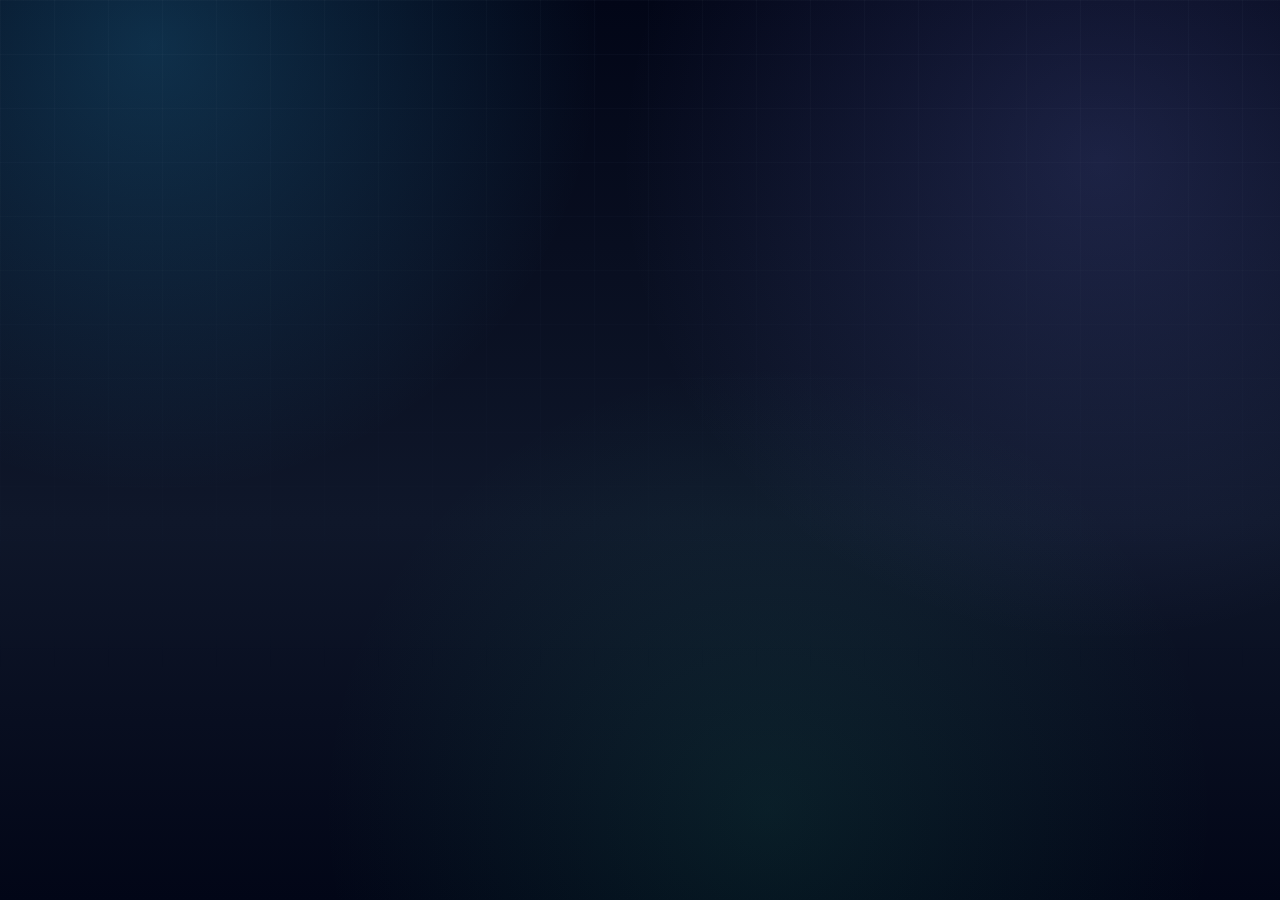
==== index.html @ 5016e9b1 "Fix formatting issues in index.html" ====
<!doctype html>
<html lang="ko">
<head>
  <meta charset="utf-8" />
  <meta name="viewport" content="width=device-width, initial-scale=1" />
  <meta name="theme-color" content="#020617" />
  <meta name="description" content="스윙 계좌, 장기투자 계좌, 배당주 투자 계좌를 분리해서 보여주는 개인투자자용 웹 포트폴리오 대시보드 공개 데모입니다." />
  <title>3계좌 통합 투자관리 대시보드 — 공개 데모</title>
  <link rel="stylesheet" href="./styles.css?v=top-return-safe-v15" />
</head>
<body>
  <div id="app"></div>
  <script src="./config.js?v=top-return-safe-v15"></script>
  <script src="./app.js?v=top-return-safe-v15"></script>
</body>
</html>
---- styles.css ----
:root {
  color-scheme: dark;
  --bg: #0f172a;
  --panel: #111827;
  --panel-2: #172036;
  --text: #e5e7eb;
  --muted: #94a3b8;
  --line: rgba(148, 163, 184, 0.22);
  --accent: #38bdf8;
  --good: #34d399;
  --bad: #fb7185;
  --warn: #fbbf24;
  --shadow: 0 24px 80px rgba(0, 0, 0, 0.24);
}

* {
  box-sizing: border-box;
}

body {
  margin: 0;
  min-height: 100vh;
  background:
    radial-gradient(circle at top left, rgba(56, 189, 248, 0.12), transparent 34rem),
    linear-gradient(180deg, #0b1120 0%, var(--bg) 100%);
  color: var(--text);
  font-family: Inter, Pretendard, "Apple SD Gothic Neo", system-ui, -apple-system, BlinkMacSystemFont, "Segoe UI", sans-serif;
}

button,
input,
select {
  font: inherit;
}

button,
.file-button {
  border: 1px solid var(--line);
  border-radius: 0.85rem;
  padding: 0.72rem 0.95rem;
  color: var(--text);
  background: rgba(15, 23, 42, 0.74);
  cursor: pointer;
  transition: transform 0.14s ease, border-color 0.14s ease, background 0.14s ease;
}

button:hover,
.file-button:hover {
  transform: translateY(-1px);
  border-color: rgba(56, 189, 248, 0.54);
}

.primary {
  background: linear-gradient(135deg, #0284c7, #0ea5e9);
  border-color: transparent;
  font-weight: 700;
}

.secondary {
  background: rgba(56, 189, 248, 0.1);
}

.ghost {
  background: rgba(255, 255, 255, 0.04);
}

.danger {
  background: rgba(251, 113, 133, 0.14);
  border-color: rgba(251, 113, 133, 0.34);
}

input,
select {
  width: 100%;
  min-width: 0;
  border: 1px solid var(--line);
  border-radius: 0.8rem;
  padding: 0.75rem 0.86rem;
  background: rgba(15, 23, 42, 0.76);
  color: var(--text);
}

input::placeholder {
  color: #64748b;
}

input[type="file"] {
  display: none;
}

#app {
  width: min(1240px, calc(100% - 32px));
  margin: 0 auto;
  padding: 34px 0 52px;
}

.topbar {
  display: flex;
  justify-content: space-between;
  gap: 24px;
  align-items: flex-start;
  margin-bottom: 18px;
}

.eyebrow,
.pill {
  display: inline-flex;
  width: fit-content;
  margin-bottom: 8px;
  border: 1px solid rgba(56, 189, 248, 0.28);
  border-radius: 999px;
  padding: 0.28rem 0.66rem;
  color: #7dd3fc;
  background: rgba(56, 189, 248, 0.08);
  font-size: 0.78rem;
  font-weight: 700;
  letter-spacing: 0.02em;
}

h1,
h2,
h3,
p {
  margin-top: 0;
}

h1 {
  margin-bottom: 8px;
  font-size: clamp(2rem, 3.7vw, 4rem);
  line-height: 1.04;
  letter-spacing: -0.05em;
}

h2 {
  margin-bottom: 0;
  font-size: 1.15rem;
  letter-spacing: -0.02em;
}

h3 {
  font-size: 0.98rem;
  margin-bottom: 8px;
}

.subcopy {
  max-width: 760px;
  color: var(--muted);
  line-height: 1.68;
}

.top-actions {
  display: flex;
  gap: 8px;
  flex-wrap: wrap;
  justify-content: flex-end;
}

.notice {
  margin: 18px 0;
  padding: 1rem 1.1rem;
  border: 1px solid rgba(251, 191, 36, 0.28);
  border-radius: 1rem;
  background: rgba(251, 191, 36, 0.08);
  color: #fde68a;
  line-height: 1.7;
}

.tabs {
  display: flex;
  gap: 8px;
  flex-wrap: wrap;
  padding: 8px;
  border: 1px solid var(--line);
  border-radius: 1.2rem;
  background: rgba(15, 23, 42, 0.62);
  position: sticky;
  top: 10px;
  z-index: 5;
  backdrop-filter: blur(16px);
}

.tabs button.active {
  background: rgba(56, 189, 248, 0.18);
  border-color: rgba(56, 189, 248, 0.48);
  color: #bae6fd;
}

.summary-grid {
  display: grid;
  grid-template-columns: repeat(4, minmax(0, 1fr));
  gap: 14px;
  margin: 18px 0;
}

.summary-grid.compact {
  grid-template-columns: repeat(3, minmax(0, 1fr));
}

.metric-card,
.panel,
.auth-card {
  border: 1px solid var(--line);
  border-radius: 1.3rem;
  background: rgba(17, 24, 39, 0.84);
  box-shadow: var(--shadow);
}

.metric-card {
  padding: 1.1rem;
}

.metric-card span,
.metric-card small,
.panel-head span,
.muted {
  color: var(--muted);
}

.metric-card span,
.metric-card small {
  display: block;
}

.metric-card strong {
  display: block;
  margin: 0.62rem 0 0.32rem;
  font-size: clamp(1.34rem, 2vw, 2rem);
  letter-spacing: -0.04em;
}

.grid-2 {
  display: grid;
  grid-template-columns: repeat(2, minmax(0, 1fr));
  gap: 16px;
}

.panel {
  padding: 1.1rem;
  margin-bottom: 16px;
}

.panel-head {
  display: flex;
  justify-content: space-between;
  gap: 12px;
  align-items: flex-end;
  margin-bottom: 16px;
}

.table-wrap {
  width: 100%;
  overflow-x: auto;
  border: 1px solid var(--line);
  border-radius: 1rem;
}

table {
  width: 100%;
  border-collapse: collapse;
  min-width: 840px;
}

th,
td {
  padding: 0.82rem 0.9rem;
  border-bottom: 1px solid var(--line);
  text-align: left;
  vertical-align: top;
  white-space: nowrap;
}

th {
  color: #cbd5e1;
  font-size: 0.82rem;
  background: rgba(255, 255, 255, 0.04);
}

td {
  color: #e2e8f0;
}

tr:last-child td {
  border-bottom: 0;
}

.num {
  text-align: right;
  font-variant-numeric: tabular-nums;
}

.positive {
  color: var(--good);
}

.negative {
  color: var(--bad);
}

.bar-list {
  display: grid;
  gap: 14px;
}

.bar-meta {
  display: flex;
  justify-content: space-between;
  gap: 16px;
  margin-bottom: 7px;
  font-size: 0.94rem;
}

.bar-track {
  height: 10px;
  overflow: hidden;
  border-radius: 999px;
  background: rgba(148, 163, 184, 0.16);
}

.bar-fill {
  height: 100%;
  border-radius: 999px;
  background: linear-gradient(90deg, rgba(14, 165, 233, 0.74), rgba(52, 211, 153, 0.78));
}


.chip-list {
  display: flex;
  flex-wrap: wrap;
  gap: 8px;
}

.chip-list span {
  border: 1px solid var(--line);
  border-radius: 999px;
  padding: 0.45rem 0.72rem;
  color: #bfdbfe;
  background: rgba(56, 189, 248, 0.08);
  font-size: 0.9rem;
}

.form-grid {
  display: grid;
  grid-template-columns: repeat(4, minmax(0, 1fr));
  gap: 10px;
}

.form-grid button {
  grid-column: span 2;
}

.csv-block {
  display: grid;
  gap: 10px;
  margin-bottom: 16px;
  padding-bottom: 16px;
  border-bottom: 1px solid var(--line);
}

.csv-block:last-child {
  border-bottom: 0;
  margin-bottom: 0;
  padding-bottom: 0;
}

code {
  display: block;
  width: 100%;
  overflow-x: auto;
  border: 1px solid var(--line);
  border-radius: 0.8rem;
  padding: 0.76rem;
  color: #bfdbfe;
  background: rgba(15, 23, 42, 0.92);
}

.file-button {
  display: inline-flex;
  align-items: center;
  justify-content: center;
  width: fit-content;
}

.action-list {
  display: flex;
  flex-wrap: wrap;
  gap: 10px;
  margin-bottom: 14px;
}

.status-grid {
  display: grid;
  grid-template-columns: repeat(4, minmax(0, 1fr));
  gap: 10px;
}

.status-grid div {
  border: 1px solid var(--line);
  border-radius: 1rem;
  padding: 1rem;
  background: rgba(255, 255, 255, 0.035);
}

.status-grid strong {
  display: block;
  margin-bottom: 4px;
  font-size: 1.7rem;
}

.status-grid span {
  color: var(--muted);
}

.empty {
  border: 1px dashed var(--line);
  border-radius: 1rem;
  padding: 1.4rem;
  color: var(--muted);
  text-align: center;
}

.prose {
  line-height: 1.76;
}

.prose ul {
  padding-left: 1.2rem;
}

.auth-shell {
  display: grid;
  min-height: 88vh;
  place-items: center;
}

.auth-card {
  width: min(560px, 100%);
  padding: 2rem;
}

.stack {
  display: grid;
  gap: 12px;
}

.error-text {
  min-height: 1.4rem;
  color: var(--bad);
}

@media (max-width: 900px) {
  #app {
    width: min(100% - 22px, 1240px);
    padding-top: 18px;
  }

  .topbar,
  .panel-head {
    display: block;
  }

  .top-actions {
    justify-content: flex-start;
  }

  .summary-grid,
  .summary-grid.compact,
  .grid-2,
  .status-grid {
    grid-template-columns: 1fr;
  }

  .form-grid {
    grid-template-columns: 1fr;
  }

  .form-grid button {
    grid-column: auto;
  }

  .tabs {
    position: static;
  }
}

/* v2: 3계좌 입력·계산·시각화 구조 */
.hero-composition {
  overflow: hidden;
}

.composition-layout {
  display: grid;
  grid-template-columns: minmax(280px, 0.9fr) minmax(0, 1.7fr);
  gap: 18px;
  align-items: stretch;
}

.master-donut-card,
.account-pie-card,
.account-detail-card,
.premium-block {
  border: 1px solid var(--line);
  border-radius: 1.15rem;
  background: rgba(255, 255, 255, 0.035);
}

.master-donut-card {
  padding: 1rem;
  display: grid;
  gap: 18px;
  align-content: start;
}

.account-pie-grid,
.account-detail-grid {
  display: grid;
  grid-template-columns: repeat(3, minmax(0, 1fr));
  gap: 14px;
}

.account-pie-card {
  padding: 1rem;
  min-width: 0;
}

.account-pie-header {
  display: flex;
  justify-content: space-between;
  gap: 12px;
  align-items: flex-start;
  margin-bottom: 14px;
}

.account-pie-header h3 {
  margin-bottom: 4px;
}

.account-pie-header p {
  margin-bottom: 0;
  color: var(--muted);
  font-size: 0.86rem;
  line-height: 1.45;
}

.account-pie-header strong {
  white-space: nowrap;
  font-variant-numeric: tabular-nums;
}

.donut-wrap {
  display: grid;
  grid-template-columns: 150px minmax(0, 1fr);
  gap: 14px;
  align-items: center;
}

.donut-wrap.large {
  grid-template-columns: 210px minmax(0, 1fr);
}

.donut {
  position: relative;
  width: 150px;
  aspect-ratio: 1;
  border-radius: 999px;
  box-shadow: inset 0 0 0 1px rgba(255, 255, 255, 0.08), 0 18px 46px rgba(0, 0, 0, 0.24);
}

.donut-wrap.large .donut {
  width: 210px;
}

.donut::after {
  content: "";
  position: absolute;
  inset: 18%;
  border-radius: inherit;
  background: #111827;
  box-shadow: inset 0 0 0 1px rgba(148, 163, 184, 0.2);
}

.donut-center {
  position: absolute;
  inset: 26%;
  z-index: 1;
  display: grid;
  place-items: center;
  align-content: center;
  text-align: center;
}

.donut-center span {
  color: var(--muted);
  font-size: 0.78rem;
  line-height: 1.1;
}

.donut-center strong {
  display: block;
  margin-top: 6px;
  font-size: 0.95rem;
  letter-spacing: -0.04em;
  font-variant-numeric: tabular-nums;
}

.donut-wrap.large .donut-center strong {
  font-size: 1.18rem;
}

.legend-list {
  display: grid;
  gap: 8px;
  min-width: 0;
}

.legend-row {
  display: flex;
  justify-content: space-between;
  gap: 10px;
  align-items: center;
  color: #dbeafe;
  font-size: 0.88rem;
}

.legend-row span {
  display: inline-flex;
  align-items: center;
  gap: 8px;
  min-width: 0;
}

.legend-row i {
  display: inline-block;
  width: 10px;
  height: 10px;
  border-radius: 999px;
  flex: 0 0 auto;
}

.legend-row strong {
  font-variant-numeric: tabular-nums;
  white-space: nowrap;
}

.mini-stats {
  display: grid;
  grid-template-columns: repeat(2, minmax(0, 1fr));
  gap: 8px;
  margin-top: 12px;
}

.mini-stats span {
  border: 1px solid var(--line);
  border-radius: 0.85rem;
  padding: 0.68rem;
  color: var(--muted);
  background: rgba(15, 23, 42, 0.58);
  font-size: 0.82rem;
}

.mini-stats strong {
  display: block;
  margin-top: 3px;
  font-size: 0.94rem;
}

.account-detail-card {
  margin-bottom: 16px;
}

.account-compact {
  grid-template-columns: 1fr;
  margin: 0 0 16px;
}

.panel-head.slim {
  margin-top: 4px;
  margin-bottom: 12px;
}

.account-settings-grid {
  display: grid;
  grid-template-columns: repeat(3, minmax(0, 1fr));
  gap: 12px;
}

.account-settings-grid fieldset {
  border: 1px solid var(--line);
  border-radius: 1rem;
  padding: 1rem;
  margin: 0;
  display: grid;
  gap: 10px;
  background: rgba(255, 255, 255, 0.035);
}

.account-settings-grid legend {
  padding: 0 0.35rem;
  color: #bae6fd;
  font-weight: 700;
}

.account-settings-grid label {
  display: grid;
  gap: 6px;
  color: var(--muted);
  font-size: 0.86rem;
}

.account-settings-grid button {
  grid-column: 1 / -1;
  width: fit-content;
}

.premium-block.locked {
  background: linear-gradient(135deg, rgba(167, 139, 250, 0.12), rgba(17, 24, 39, 0.84));
}

.sunburst-placeholder {
  display: grid;
  gap: 14px;
}

@media (max-width: 1120px) {
  .composition-layout,
  .account-pie-grid,
  .account-detail-grid,
  .account-settings-grid {
    grid-template-columns: 1fr;
  }

  .donut-wrap,
  .donut-wrap.large {
    grid-template-columns: 170px minmax(0, 1fr);
  }

  .donut-wrap.large .donut,
  .donut {
    width: 170px;
  }
}

@media (max-width: 620px) {
  .donut-wrap,
  .donut-wrap.large {
    grid-template-columns: 1fr;
    justify-items: center;
  }

  .legend-list {
    width: 100%;
  }

  .account-pie-header {
    display: block;
  }

  .account-pie-header strong {
    display: block;
    margin-top: 8px;
  }

  .account-settings-grid button {
    width: 100%;
  }
}



/* v3: 판매용 쇼룸 디자인 업그레이드 */
:root {
  --bg: #020617;
  --panel: rgba(15, 23, 42, 0.78);
  --panel-2: rgba(30, 41, 59, 0.68);
  --line: rgba(148, 163, 184, 0.18);
  --accent: #38bdf8;
  --accent-2: #818cf8;
  --glow: 0 0 80px rgba(56, 189, 248, 0.18);
}

body {
  background:
    radial-gradient(circle at 12% 5%, rgba(56, 189, 248, 0.22), transparent 28rem),
    radial-gradient(circle at 86% 18%, rgba(129, 140, 248, 0.18), transparent 30rem),
    radial-gradient(circle at 60% 90%, rgba(52, 211, 153, 0.1), transparent 28rem),
    linear-gradient(180deg, #020617 0%, #0f172a 58%, #020617 100%);
}

body::before {
  content: "";
  position: fixed;
  inset: 0;
  pointer-events: none;
  background-image:
    linear-gradient(rgba(148, 163, 184, 0.045) 1px, transparent 1px),
    linear-gradient(90deg, rgba(148, 163, 184, 0.045) 1px, transparent 1px);
  background-size: 54px 54px;
  mask-image: linear-gradient(to bottom, rgba(0, 0, 0, 0.9), transparent 78%);
}

#app {
  width: min(1320px, calc(100% - 36px));
  padding-top: 24px;
}

.site-header {
  display: flex;
  align-items: center;
  justify-content: space-between;
  gap: 18px;
  margin-bottom: 22px;
}

.brand-mark {
  display: inline-flex;
  align-items: center;
  gap: 10px;
  color: var(--text);
  text-decoration: none;
}

.brand-mark span {
  display: grid;
  place-items: center;
  width: 42px;
  height: 42px;
  border: 1px solid rgba(56, 189, 248, 0.36);
  border-radius: 14px;
  color: #e0f2fe;
  background: linear-gradient(135deg, rgba(56, 189, 248, 0.26), rgba(129, 140, 248, 0.16));
  box-shadow: var(--glow);
  font-weight: 900;
  letter-spacing: -0.04em;
}

.brand-mark strong {
  font-size: 0.96rem;
  letter-spacing: -0.02em;
}

.showroom-hero {
  display: grid;
  grid-template-columns: minmax(0, 1.02fr) minmax(380px, 0.98fr);
  gap: 24px;
  align-items: stretch;
  margin-bottom: 18px;
}

.hero-copy,
.hero-dashboard-card,
.trust-strip,
.tabs,
.metric-card,
.panel {
  backdrop-filter: blur(18px);
}

.hero-copy {
  position: relative;
  overflow: hidden;
  padding: clamp(1.4rem, 3vw, 2.4rem);
  border: 1px solid rgba(148, 163, 184, 0.2);
  border-radius: 2rem;
  background:
    linear-gradient(135deg, rgba(15, 23, 42, 0.92), rgba(30, 41, 59, 0.58)),
    radial-gradient(circle at 80% 18%, rgba(56, 189, 248, 0.22), transparent 18rem);
  box-shadow: 0 32px 120px rgba(0, 0, 0, 0.34);
}

.hero-copy::after {
  content: "";
  position: absolute;
  right: -80px;
  bottom: -110px;
  width: 280px;
  height: 280px;
  border-radius: 999px;
  background: radial-gradient(circle, rgba(56, 189, 248, 0.18), transparent 68%);
}

.hero-copy > * {
  position: relative;
  z-index: 1;
}

.hero-copy h1 {
  max-width: 780px;
  margin-bottom: 18px;
  font-size: clamp(2.45rem, 5vw, 5.4rem);
  line-height: 0.95;
  letter-spacing: -0.075em;
}

.hero-actions {
  display: flex;
  gap: 10px;
  flex-wrap: wrap;
  margin-top: 26px;
}

.hero-badges {
  display: flex;
  gap: 8px;
  flex-wrap: wrap;
  margin-top: 22px;
}

.hero-badges span,
.section-kicker,
.mini-kicker {
  display: inline-flex;
  width: fit-content;
  border: 1px solid rgba(125, 211, 252, 0.22);
  border-radius: 999px;
  padding: 0.3rem 0.62rem;
  color: #bae6fd;
  background: rgba(56, 189, 248, 0.08);
  font-size: 0.74rem;
  font-weight: 800;
  letter-spacing: 0.02em;
}

.hero-dashboard-card {
  position: relative;
  overflow: hidden;
  display: grid;
  gap: 16px;
  align-content: start;
  padding: 1.2rem;
  border: 1px solid rgba(148, 163, 184, 0.22);
  border-radius: 2rem;
  background:
    linear-gradient(180deg, rgba(15, 23, 42, 0.92), rgba(15, 23, 42, 0.68)),
    radial-gradient(circle at top, rgba(129, 140, 248, 0.18), transparent 20rem);
  box-shadow: 0 32px 120px rgba(0, 0, 0, 0.32);
}

.hero-dashboard-card::before {
  content: "";
  position: absolute;
  inset: 12px;
  border: 1px solid rgba(255, 255, 255, 0.05);
  border-radius: 1.55rem;
  pointer-events: none;
}

.hero-card-head {
  position: relative;
  z-index: 1;
  display: flex;
  justify-content: space-between;
  gap: 14px;
  align-items: flex-start;
  padding: 0.4rem 0.35rem 0;
}

.hero-card-head span {
  color: var(--muted);
  font-size: 0.86rem;
}

.hero-card-head strong {
  display: block;
  margin-top: 5px;
  font-size: clamp(1.8rem, 3vw, 2.6rem);
  letter-spacing: -0.06em;
}

.hero-donut-shell {
  position: relative;
  z-index: 1;
  padding: 0.8rem;
  border: 1px solid rgba(148, 163, 184, 0.14);
  border-radius: 1.4rem;
  background: rgba(2, 6, 23, 0.32);
}

.hero-account-stack {
  position: relative;
  z-index: 1;
  display: grid;
  gap: 10px;
}

.hero-account-row {
  padding: 0.88rem;
  border: 1px solid rgba(148, 163, 184, 0.15);
  border-radius: 1.1rem;
  background: rgba(255, 255, 255, 0.045);
}

.hero-account-main,
.hero-account-sub {
  display: flex;
  justify-content: space-between;
  gap: 10px;
}

.hero-account-main span {
  color: #dbeafe;
  font-weight: 800;
}

.hero-account-main strong,
.hero-account-sub span:last-child {
  white-space: nowrap;
  font-variant-numeric: tabular-nums;
}

.hero-account-sub {
  margin-top: 4px;
  color: var(--muted);
  font-size: 0.82rem;
}

.hero-progress {
  overflow: hidden;
  height: 7px;
  margin-top: 10px;
  border-radius: 999px;
  background: rgba(148, 163, 184, 0.15);
}

.hero-progress i {
  display: block;
  height: 100%;
  border-radius: inherit;
  background: linear-gradient(90deg, #38bdf8, #818cf8, #34d399);
}

.trust-strip {
  display: grid;
  grid-template-columns: repeat(3, minmax(0, 1fr));
  gap: 12px;
  margin: 18px 0;
}

.trust-strip div {
  padding: 1rem;
  border: 1px solid rgba(148, 163, 184, 0.18);
  border-radius: 1.25rem;
  background: rgba(15, 23, 42, 0.64);
}

.trust-strip strong {
  display: block;
  margin-bottom: 5px;
  color: #e0f2fe;
}

.trust-strip span {
  color: var(--muted);
  font-size: 0.9rem;
  line-height: 1.5;
}

.tabs {
  margin-top: 18px;
  margin-bottom: 18px;
  box-shadow: 0 18px 60px rgba(0, 0, 0, 0.22);
}

.showroom-metrics {
  margin-top: 0;
}

.metric-card,
.panel,
.master-donut-card,
.account-pie-card,
.account-detail-card,
.premium-block {
  background:
    linear-gradient(180deg, rgba(15, 23, 42, 0.86), rgba(15, 23, 42, 0.62));
  border-color: rgba(148, 163, 184, 0.18);
}

.metric-card {
  position: relative;
  overflow: hidden;
}

.metric-card::after {
  content: "";
  position: absolute;
  inset: auto 14px 0 14px;
  height: 2px;
  border-radius: 999px;
  background: linear-gradient(90deg, transparent, rgba(56, 189, 248, 0.68), transparent);
}

.showroom-panel {
  position: relative;
  overflow: hidden;
}

.showroom-panel::before {
  content: "";
  position: absolute;
  inset: -120px -80px auto auto;
  width: 240px;
  height: 240px;
  border-radius: 999px;
  background: radial-gradient(circle, rgba(56, 189, 248, 0.14), transparent 70%);
  pointer-events: none;
}

.composition-layout {
  grid-template-columns: minmax(330px, 0.86fr) minmax(0, 1.74fr);
}

.elevated-card {
  box-shadow: inset 0 0 0 1px rgba(255, 255, 255, 0.035), 0 24px 70px rgba(0, 0, 0, 0.28);
}

.card-label {
  width: fit-content;
  border: 1px solid rgba(56, 189, 248, 0.28);
  border-radius: 999px;
  padding: 0.28rem 0.62rem;
  color: #7dd3fc;
  background: rgba(56, 189, 248, 0.08);
  font-size: 0.76rem;
  font-weight: 800;
}

.account-pie-card {
  transition: transform 0.16s ease, border-color 0.16s ease, background 0.16s ease;
}

.account-pie-card:hover {
  transform: translateY(-3px);
  border-color: rgba(56, 189, 248, 0.34);
  background: linear-gradient(180deg, rgba(15, 23, 42, 0.94), rgba(30, 41, 59, 0.66));
}

.account-pie-header {
  min-height: 88px;
}

.account-pie-header h3 {
  font-size: 1.12rem;
  letter-spacing: -0.035em;
}

.account-pie-header strong {
  color: #e0f2fe;
}

.account-pie-card.account-swing {
  border-color: rgba(56, 189, 248, 0.34);
  background:
    radial-gradient(circle at 18% 0%, rgba(56, 189, 248, 0.12), transparent 34%),
    linear-gradient(180deg, rgba(15, 23, 42, 0.88), rgba(15, 23, 42, 0.62));
}

.account-pie-card.account-long {
  border-color: rgba(139, 92, 246, 0.34);
  background:
    radial-gradient(circle at 18% 0%, rgba(139, 92, 246, 0.13), transparent 34%),
    linear-gradient(180deg, rgba(15, 23, 42, 0.88), rgba(15, 23, 42, 0.62));
}

.account-pie-card.account-dividend {
  border-color: rgba(245, 158, 11, 0.34);
  background:
    radial-gradient(circle at 18% 0%, rgba(245, 158, 11, 0.13), transparent 34%),
    linear-gradient(180deg, rgba(15, 23, 42, 0.88), rgba(15, 23, 42, 0.62));
}

.account-pie-card.account-swing:hover {
  border-color: rgba(56, 189, 248, 0.62);
}

.account-pie-card.account-long:hover {
  border-color: rgba(139, 92, 246, 0.62);
}

.account-pie-card.account-dividend:hover {
  border-color: rgba(245, 158, 11, 0.62);
}

.palette-accounts .donut {
  box-shadow:
    inset 0 0 0 1px rgba(255, 255, 255, 0.08),
    0 18px 54px rgba(139, 92, 246, 0.13),
    0 18px 54px rgba(245, 158, 11, 0.1),
    0 18px 46px rgba(0, 0, 0, 0.24);
}

.palette-swing .donut {
  box-shadow:
    inset 0 0 0 1px rgba(255, 255, 255, 0.08),
    0 18px 48px rgba(56, 189, 248, 0.18),
    0 18px 46px rgba(0, 0, 0, 0.24);
}

.palette-long .donut {
  box-shadow:
    inset 0 0 0 1px rgba(255, 255, 255, 0.08),
    0 18px 48px rgba(139, 92, 246, 0.2),
    0 18px 46px rgba(0, 0, 0, 0.24);
}

.palette-dividend .donut {
  box-shadow:
    inset 0 0 0 1px rgba(255, 255, 255, 0.08),
    0 18px 48px rgba(245, 158, 11, 0.19),
    0 18px 46px rgba(0, 0, 0, 0.24);
}


.showcase-grid {
  display: grid;
  grid-template-columns: repeat(3, minmax(0, 1fr));
  gap: 14px;
  margin: 18px 0;
}

.feature-panel {
  position: relative;
  overflow: hidden;
  padding: 1.2rem;
  min-height: 178px;
}

.feature-panel::after {
  content: "";
  position: absolute;
  right: -54px;
  bottom: -70px;
  width: 170px;
  height: 170px;
  border-radius: 999px;
  background: radial-gradient(circle, rgba(129, 140, 248, 0.14), transparent 68%);
}

.feature-number {
  display: block;
  margin-bottom: 18px;
  color: rgba(125, 211, 252, 0.9);
  font-size: 0.82rem;
  font-weight: 900;
  letter-spacing: 0.12em;
}

.feature-panel h2,
.feature-panel p {
  position: relative;
  z-index: 1;
}

.feature-panel p {
  margin-bottom: 0;
  color: var(--muted);
  line-height: 1.65;
}

.chart-panel {
  min-height: 340px;
}

.flow-panel {
  margin: 18px 0;
}

.flow-steps {
  display: grid;
  grid-template-columns: repeat(4, minmax(0, 1fr));
  gap: 12px;
}

.flow-steps div {
  position: relative;
  padding: 1rem;
  border: 1px solid rgba(148, 163, 184, 0.16);
  border-radius: 1.1rem;
  background: rgba(255, 255, 255, 0.04);
}

.flow-steps strong {
  display: grid;
  place-items: center;
  width: 32px;
  height: 32px;
  margin-bottom: 12px;
  border-radius: 999px;
  color: #020617;
  background: #7dd3fc;
  font-weight: 900;
}

.flow-steps span {
  color: #dbeafe;
  line-height: 1.45;
}

.donut {
  box-shadow:
    inset 0 0 0 1px rgba(255, 255, 255, 0.08),
    0 18px 48px rgba(56, 189, 248, 0.08),
    0 18px 46px rgba(0, 0, 0, 0.24);
}

.donut::after {
  background: radial-gradient(circle at 32% 24%, #1e293b, #0f172a 68%);
}

button,
.file-button {
  box-shadow: none;
}

.primary {
  background: linear-gradient(135deg, #0ea5e9, #6366f1);
  box-shadow: 0 14px 42px rgba(56, 189, 248, 0.22);
}

.secondary {
  background: linear-gradient(135deg, rgba(56, 189, 248, 0.16), rgba(129, 140, 248, 0.11));
}

@media (max-width: 1100px) {
  .showroom-hero,
  .composition-layout {
    grid-template-columns: 1fr;
  }

  .hero-dashboard-card {
    order: -1;
  }

  .account-pie-grid,
  .account-detail-grid,
  .showcase-grid,
  .trust-strip,
  .flow-steps {
    grid-template-columns: 1fr;
  }

  .donut-wrap.large {
    grid-template-columns: 210px minmax(0, 1fr);
  }
}

@media (max-width: 720px) {
  #app {
    width: min(100% - 22px, 1320px);
    padding-top: 14px;
  }

  .site-header,
  .hero-card-head,
  .hero-account-main,
  .hero-account-sub {
    align-items: flex-start;
  }

  .site-header,
  .hero-card-head {
    display: grid;
  }

  .hero-copy,
  .hero-dashboard-card {
    border-radius: 1.35rem;
  }

  .hero-copy h1 {
    font-size: clamp(2.25rem, 16vw, 3.5rem);
  }

  .hero-actions button {
    width: 100%;
  }

  .trust-strip {
    margin-top: 12px;
  }

  .donut-wrap,
  .donut-wrap.large {
    grid-template-columns: 1fr;
    justify-items: center;
  }

  .donut-wrap.large .donut,
  .donut {
    width: min(230px, 80vw);
  }

  .legend-list {
    width: 100%;
  }

  .top-actions {
    width: 100%;
  }

  .top-actions button,
  .top-actions .file-button {
    flex: 1 1 auto;
    text-align: center;
  }
}

/* Clickable overview detail cards */
.detail-card-trigger {
  position: relative;
  cursor: pointer;
  outline: none;
  transition: transform 0.16s ease, border-color 0.16s ease, background 0.16s ease, box-shadow 0.16s ease;
}

.detail-card-trigger:hover,
.detail-card-trigger:focus-visible {
  transform: translateY(-2px);
  border-color: rgba(56, 189, 248, 0.62);
  box-shadow: 0 18px 58px rgba(14, 165, 233, 0.12);
}

.detail-card-trigger.selected {
  border-color: rgba(52, 211, 153, 0.72);
  background:
    linear-gradient(180deg, rgba(52, 211, 153, 0.09), rgba(255, 255, 255, 0.035));
  box-shadow: 0 20px 64px rgba(52, 211, 153, 0.11);
}

.detail-card-trigger.selected::before {
  content: "선택됨";
  position: absolute;
  top: 12px;
  right: 12px;
  z-index: 2;
  border: 1px solid rgba(52, 211, 153, 0.42);
  border-radius: 999px;
  padding: 0.28rem 0.56rem;
  color: #bbf7d0;
  background: rgba(22, 101, 52, 0.32);
  font-size: 0.72rem;
  font-weight: 800;
}

.detail-card-footer {
  display: flex;
  justify-content: space-between;
  gap: 12px;
  align-items: center;
  margin-top: 14px;
  padding-top: 12px;
  border-top: 1px solid var(--line);
}

.interaction-hint {
  color: var(--muted);
  font-size: 0.82rem;
  line-height: 1.45;
}

.detail-open-button {
  flex: 0 0 auto;
  padding: 0.54rem 0.72rem;
  border-color: rgba(56, 189, 248, 0.34);
  color: #bae6fd;
  background: rgba(56, 189, 248, 0.08);
  font-size: 0.84rem;
  font-weight: 800;
}

.overview-detail-panel {
  scroll-margin-top: 22px;
  border-color: rgba(56, 189, 248, 0.32);
  background:
    radial-gradient(circle at top left, rgba(56, 189, 248, 0.12), transparent 22rem),
    rgba(17, 24, 39, 0.88);
}

.detail-summary {
  margin-bottom: 16px;
}

.detail-section-grid {
  display: grid;
  grid-template-columns: repeat(2, minmax(0, 1fr));
  gap: 14px;
  margin-bottom: 14px;
}

.detail-subpanel {
  min-width: 0;
  border: 1px solid var(--line);
  border-radius: 1rem;
  padding: 1rem;
  background: rgba(255, 255, 255, 0.032);
}

.panel-head.slim {
  margin-bottom: 12px;
}

.panel-head.slim h3 {
  margin: 0;
  font-size: 1rem;
}

@media (max-width: 860px) {
  .detail-section-grid {
    grid-template-columns: 1fr;
  }

  .detail-card-footer {
    align-items: stretch;
    flex-direction: column;
  }

  .detail-open-button {
    width: 100%;
  }
}

/* v5: 데모 첫 화면 확대 + 전체 파이차트 2.5D 입체 효과 */
:root {
  --donut-depth-shadow: rgba(2, 6, 23, 0.82);
  --donut-rim-shadow: rgba(15, 23, 42, 0.88);
}

.showroom-hero {
  grid-template-columns: minmax(0, 0.86fr) minmax(460px, 1.14fr);
  gap: clamp(22px, 3vw, 34px);
}

.hero-dashboard-card {
  padding: clamp(1.4rem, 2.3vw, 2.05rem);
  gap: 20px;
  border-radius: 2.35rem;
}

.hero-card-head {
  padding: 0.62rem 0.5rem 0;
}

.hero-card-head span {
  font-size: 0.94rem;
}

.hero-card-head strong {
  margin-top: 8px;
  font-size: clamp(2.35rem, 4.2vw, 4rem);
  letter-spacing: -0.075em;
}

.hero-donut-shell {
  padding: clamp(1rem, 1.8vw, 1.35rem);
  border-radius: 1.75rem;
  background:
    linear-gradient(180deg, rgba(15, 23, 42, 0.58), rgba(2, 6, 23, 0.44)),
    radial-gradient(circle at 50% 0%, rgba(56, 189, 248, 0.16), transparent 62%);
}

.hero-donut-shell .donut-wrap.large {
  grid-template-columns: minmax(260px, 320px) minmax(0, 1fr);
  gap: clamp(16px, 2vw, 24px);
}

.hero-donut-shell .donut-wrap.large .donut {
  width: clamp(260px, 27vw, 320px);
}

.hero-donut-shell .donut-center span {
  font-size: 0.88rem;
}

.hero-donut-shell .donut-center strong {
  font-size: clamp(1.16rem, 1.7vw, 1.48rem);
}

.hero-account-stack {
  gap: 12px;
}

.hero-account-row {
  padding: 1.05rem 1.08rem;
  border-radius: 1.25rem;
}

.hero-account-main span {
  font-size: 0.98rem;
}

.hero-account-main strong {
  font-size: 1.08rem;
}

.hero-account-sub {
  font-size: 0.9rem;
}

.hero-progress {
  height: 9px;
  margin-top: 12px;
}

.showroom-metrics {
  gap: 18px;
}

.showroom-metrics .metric-card {
  min-height: 132px;
  padding: clamp(1.25rem, 2vw, 1.7rem);
}

.showroom-metrics .metric-card span {
  font-size: 0.95rem;
}

.showroom-metrics .metric-card strong {
  margin: 0.74rem 0 0.42rem;
  font-size: clamp(1.72rem, 2.65vw, 2.75rem);
}

.showroom-metrics .metric-card small {
  font-size: 0.88rem;
}

.composition-layout {
  grid-template-columns: minmax(390px, 0.98fr) minmax(0, 1.52fr);
  gap: 22px;
}

.master-donut-card {
  padding: clamp(1.18rem, 2vw, 1.55rem);
  border-radius: 1.45rem;
}

.master-donut-card .donut-wrap.large {
  grid-template-columns: minmax(245px, 295px) minmax(0, 1fr);
  gap: 20px;
}

.master-donut-card .donut-wrap.large .donut {
  width: clamp(245px, 24vw, 295px);
}

.account-pie-grid {
  gap: 16px;
}

.account-pie-card {
  padding: clamp(1.05rem, 1.65vw, 1.3rem);
  border-radius: 1.35rem;
}

.account-pie-card .donut-wrap {
  grid-template-columns: minmax(160px, 190px) minmax(0, 1fr);
  gap: 16px;
}

.account-pie-card .donut {
  width: clamp(160px, 15vw, 190px);
}

.chart-panel .donut-wrap,
.account-detail-card .donut-wrap,
.sunburst-placeholder .donut-wrap {
  grid-template-columns: minmax(170px, 210px) minmax(0, 1fr);
}

.chart-panel .donut,
.account-detail-card .donut,
.sunburst-placeholder .donut {
  width: clamp(170px, 16vw, 210px);
}

/* 모든 도넛/파이 차트에 적용되는 입체 효과 */
.donut-wrap {
  perspective: 1100px;
}

.donut {
  isolation: isolate;
  overflow: visible;
  transform: translateZ(0);
  transition: transform 0.18s ease, filter 0.18s ease, box-shadow 0.18s ease;
  box-shadow:
    inset 0 1px 0 rgba(255, 255, 255, 0.28),
    inset -16px -24px 34px rgba(2, 6, 23, 0.22),
    inset 16px 20px 36px rgba(255, 255, 255, 0.045),
    0 10px 0 var(--donut-rim-shadow),
    0 22px 0 rgba(2, 6, 23, 0.44),
    0 34px 70px rgba(0, 0, 0, 0.52);
  filter: drop-shadow(0 22px 20px rgba(2, 6, 23, 0.42));
}

.donut::before {
  content: "";
  position: absolute;
  inset: 0;
  z-index: 1;
  border-radius: inherit;
  background:
    radial-gradient(circle at 32% 22%, rgba(255, 255, 255, 0.62), rgba(255, 255, 255, 0.16) 16%, transparent 34%),
    linear-gradient(145deg, rgba(255, 255, 255, 0.2), transparent 38%, rgba(0, 0, 0, 0.38) 82%),
    radial-gradient(circle at 70% 76%, rgba(0, 0, 0, 0.28), transparent 44%);
  mix-blend-mode: soft-light;
  pointer-events: none;
}

.donut::after {
  z-index: 2;
  background:
    radial-gradient(circle at 34% 28%, rgba(30, 41, 59, 0.98), #0f172a 58%, #020617 100%);
  box-shadow:
    inset 0 3px 8px rgba(255, 255, 255, 0.06),
    inset 0 -14px 28px rgba(0, 0, 0, 0.42),
    0 0 0 1px rgba(148, 163, 184, 0.22),
    0 8px 20px rgba(0, 0, 0, 0.28);
}

.donut-center {
  z-index: 3;
}

.donut:hover {
  transform: translateY(-2px) scale(1.018);
  filter: drop-shadow(0 28px 24px rgba(2, 6, 23, 0.5));
}

.donut-wrap.large .donut {
  box-shadow:
    inset 0 1px 0 rgba(255, 255, 255, 0.3),
    inset -20px -30px 42px rgba(2, 6, 23, 0.24),
    inset 20px 24px 42px rgba(255, 255, 255, 0.048),
    0 13px 0 var(--donut-rim-shadow),
    0 27px 0 rgba(2, 6, 23, 0.46),
    0 44px 86px rgba(0, 0, 0, 0.56);
}

.donut-wrap.large .donut-center span {
  font-size: 0.84rem;
}

.donut-wrap.large .donut-center strong {
  font-size: clamp(1.22rem, 1.65vw, 1.55rem);
}

.legend-row {
  padding: 0.24rem 0;
}

.legend-row i {
  box-shadow:
    inset 0 1px 0 rgba(255, 255, 255, 0.38),
    0 4px 10px rgba(0, 0, 0, 0.28);
}

@media (max-width: 1180px) {
  .showroom-hero,
  .composition-layout {
    grid-template-columns: 1fr;
  }

  .hero-dashboard-card {
    max-width: none;
  }

  .hero-donut-shell .donut-wrap.large,
  .master-donut-card .donut-wrap.large {
    grid-template-columns: minmax(230px, 300px) minmax(0, 1fr);
  }
}

@media (max-width: 900px) {
  .showroom-metrics .metric-card {
    min-height: auto;
  }

  .hero-donut-shell .donut-wrap.large,
  .master-donut-card .donut-wrap.large,
  .account-pie-card .donut-wrap,
  .chart-panel .donut-wrap,
  .account-detail-card .donut-wrap,
  .sunburst-placeholder .donut-wrap {
    grid-template-columns: 1fr;
    justify-items: center;
    text-align: center;
  }

  .hero-donut-shell .donut-wrap.large .donut,
  .master-donut-card .donut-wrap.large .donut {
    width: min(78vw, 300px);
  }

  .account-pie-card .donut,
  .chart-panel .donut,
  .account-detail-card .donut,
  .sunburst-placeholder .donut {
    width: min(68vw, 220px);
  }

  .legend-list {
    width: 100%;
  }
}

/* v7: 반대 방향으로 눕는 3D 도넛 차트 + 검은 오버레이 제거
   - 차트가 화면 쪽으로 넘어지는 느낌을 줄이고, 반대 방향으로 비스듬히 누운 시점으로 변경
   - 차트 위를 덮던 어두운 코팅/블록형 오버레이 제거
   - 중앙 홀과 하단 그림자만 남겨 입체감은 유지 */
.donut-wrap {
  perspective: 1500px;
  transform-style: preserve-3d;
  overflow: visible;
  padding-top: 12px;
  padding-bottom: 22px;
}

.donut {
  --donut-depth: 18px;
  --donut-tilt: -15deg;
  --donut-counter-tilt: 15deg;
  position: relative;
  transform-style: preserve-3d;
  transform: perspective(1250px) rotateX(var(--donut-tilt)) rotateZ(0.8deg) translateY(4px);
  border: 1px solid rgba(255, 255, 255, 0.16);
  filter: drop-shadow(0 26px 24px rgba(2, 6, 23, 0.52));
  box-shadow:
    inset 0 2px 0 rgba(255, 255, 255, 0.24),
    inset -18px 20px 36px rgba(255, 255, 255, 0.045),
    inset 18px -28px 42px rgba(2, 6, 23, 0.26),
    0 4px 0 rgba(255, 255, 255, 0.04),
    0 var(--donut-depth) 0 rgba(15, 23, 42, 0.9),
    0 calc(var(--donut-depth) + 7px) 22px rgba(0, 0, 0, 0.48),
    0 42px 80px rgba(0, 0, 0, 0.46);
  transition:
    transform 0.2s ease,
    filter 0.2s ease,
    box-shadow 0.2s ease;
}

/* 차트 위를 가리던 어두운 코팅 제거.
   아주 약한 빛 반사만 남겨 파이 조각 색상이 그대로 보이게 함. */
.donut::before {
  content: "";
  position: absolute;
  inset: 0;
  z-index: 2;
  border-radius: inherit;
  background:
    radial-gradient(ellipse at 32% 22%, rgba(255, 255, 255, 0.24), rgba(255, 255, 255, 0.08) 18%, transparent 42%);
  pointer-events: none;
  transform: translateZ(12px);
}

/* 중앙 홀은 유지하되 검은 블록처럼 보이지 않도록 크기와 그림자를 완화 */
.donut::after {
  content: "";
  position: absolute;
  inset: 20%;
  z-index: 3;
  border-radius: inherit;
  background:
    radial-gradient(circle at 40% 34%, rgba(30, 41, 59, 0.92), rgba(15, 23, 42, 0.96) 60%, rgba(2, 6, 23, 0.96) 100%);
  box-shadow:
    inset 0 3px 7px rgba(255, 255, 255, 0.08),
    inset 0 -12px 22px rgba(0, 0, 0, 0.35),
    0 0 0 1px rgba(148, 163, 184, 0.2),
    0 8px 18px rgba(0, 0, 0, 0.24);
  transform: translateZ(18px);
}

.donut-center {
  z-index: 4;
  transform: translateZ(30px) rotateX(var(--donut-counter-tilt)) rotateZ(-0.8deg);
  text-shadow: 0 4px 14px rgba(0, 0, 0, 0.42);
}

.donut:hover,
.account-pie-card:hover .donut,
.master-donut-card:hover .donut,
.hero-donut-shell:hover .donut,
.chart-panel:hover .donut,
.account-detail-card:hover .donut {
  transform: perspective(1250px) rotateX(-11deg) rotateZ(0.6deg) translateY(-2px) scale(1.03);
  filter: drop-shadow(0 34px 30px rgba(2, 6, 23, 0.6));
  box-shadow:
    inset 0 2px 0 rgba(255, 255, 255, 0.28),
    inset -20px 22px 40px rgba(255, 255, 255, 0.052),
    inset 20px -30px 46px rgba(2, 6, 23, 0.3),
    0 5px 0 rgba(255, 255, 255, 0.045),
    0 calc(var(--donut-depth) + 2px) 0 rgba(15, 23, 42, 0.92),
    0 calc(var(--donut-depth) + 12px) 28px rgba(0, 0, 0, 0.54),
    0 52px 94px rgba(0, 0, 0, 0.52);
}

.hero-donut-shell .donut-wrap.large .donut,
.master-donut-card .donut-wrap.large .donut {
  --donut-depth: 24px;
  --donut-tilt: -16deg;
  --donut-counter-tilt: 16deg;
}

.account-pie-card .donut,
.chart-panel .donut,
.account-detail-card .donut,
.sunburst-placeholder .donut {
  --donut-depth: 18px;
  --donut-tilt: -14deg;
  --donut-counter-tilt: 14deg;
}

/* 카드 그림자는 아래쪽에만 배치한다. 차트나 계좌 섹션 위를 덮지 않도록 z-index를 뒤로 보낸다. */
.master-donut-card,
.account-pie-card,
.chart-panel,
.account-detail-card,
.hero-dashboard-card {
  position: relative;
  overflow: visible;
  transform-style: preserve-3d;
  isolation: isolate;
}

.master-donut-card::after,
.account-pie-card::after,
.chart-panel::after,
.account-detail-card::after,
.hero-dashboard-card::after {
  content: "";
  position: absolute;
  pointer-events: none;
  z-index: -1;
  inset: auto 18% -10px 18%;
  height: 20px;
  border-radius: 999px;
  background: radial-gradient(ellipse at center, rgba(0, 0, 0, 0.26), transparent 68%);
  filter: blur(9px);
  opacity: 0.42;
}

/* 모바일에서는 기울기를 완화해 차트와 텍스트가 과하게 왜곡되지 않게 한다. */
@media (max-width: 720px) {
  .donut {
    --donut-depth: 12px;
    --donut-tilt: -8deg;
    --donut-counter-tilt: 8deg;
    transform: perspective(1000px) rotateX(var(--donut-tilt)) rotateZ(0.4deg) translateY(2px);
  }

  .hero-donut-shell .donut-wrap.large .donut,
  .master-donut-card .donut-wrap.large .donut,
  .account-pie-card .donut,
  .chart-panel .donut,
  .account-detail-card .donut,
  .sunburst-placeholder .donut {
    --donut-depth: 12px;
    --donut-tilt: -8deg;
    --donut-counter-tilt: 8deg;
  }

  .donut:hover,
  .account-pie-card:hover .donut,
  .master-donut-card:hover .donut,
  .hero-donut-shell:hover .donut,
  .chart-panel:hover .donut,
  .account-detail-card:hover .donut {
    transform: perspective(1000px) rotateX(-6deg) rotateZ(0.3deg) translateY(-2px) scale(1.015);
  }
}


/* 보유 종목 수정/삭제 UI */
.table-actions {
  display: flex;
  gap: 7px;
  justify-content: flex-end;
  align-items: center;
  white-space: nowrap;
}

.mini-button {
  border: 1px solid rgba(148, 163, 184, 0.28);
  border-radius: 999px;
  padding: 0.38rem 0.64rem;
  background: rgba(15, 23, 42, 0.42);
  color: var(--text);
  font-size: 0.78rem;
  font-weight: 800;
  cursor: pointer;
  transition: transform 0.18s ease, border-color 0.18s ease, background 0.18s ease;
}

.mini-button:hover {
  transform: translateY(-1px);
  border-color: rgba(56, 189, 248, 0.56);
  background: rgba(56, 189, 248, 0.12);
}

.danger-mini {
  color: #fecdd3;
  border-color: rgba(251, 113, 133, 0.36);
  background: rgba(251, 113, 133, 0.08);
}

.danger-mini:hover {
  border-color: rgba(251, 113, 133, 0.64);
  background: rgba(251, 113, 133, 0.14);
}

tr.editing-row {
  background: rgba(56, 189, 248, 0.08);
  box-shadow: inset 3px 0 0 rgba(56, 189, 248, 0.72);
}

.holding-editor.editing,
.record-editor.editing {
  border: 1px solid rgba(56, 189, 248, 0.28);
  border-radius: 22px;
  padding: 1rem;
  background: rgba(56, 189, 248, 0.06);
}

.form-notice {
  grid-column: 1 / -1;
  display: grid;
  gap: 4px;
  border: 1px solid rgba(56, 189, 248, 0.26);
  border-radius: 18px;
  padding: 0.85rem 1rem;
  background: linear-gradient(135deg, rgba(56, 189, 248, 0.13), rgba(99, 102, 241, 0.08));
}

.form-notice strong {
  color: #e0f2fe;
  font-size: 0.92rem;
}

.form-notice span {
  color: var(--muted);
  font-size: 0.85rem;
  line-height: 1.45;
}

@media (max-width: 760px) {
  .table-actions {
    justify-content: flex-start;
  }

  .mini-button {
    padding: 0.42rem 0.68rem;
  }
}


/* Onboarding and delivery checklist */
.onboarding-hero-panel,
.checklist-panel {
  border-color: rgba(56, 189, 248, 0.18);
}

.onboarding-layout {
  display: grid;
  grid-template-columns: minmax(0, 1.55fr) minmax(280px, 0.65fr);
  gap: 18px;
  align-items: start;
}

.onboarding-steps,
.checklist-list {
  display: grid;
  gap: 12px;
}

.onboarding-step,
.checklist-row,
.quick-start-card {
  border: 1px solid rgba(148, 163, 184, 0.18);
  border-radius: 1.25rem;
  background: linear-gradient(180deg, rgba(255, 255, 255, 0.055), rgba(255, 255, 255, 0.026));
  box-shadow: 0 16px 42px rgba(15, 23, 42, 0.16);
}

.onboarding-step {
  display: grid;
  grid-template-columns: 44px minmax(0, 1fr);
  gap: 14px;
  padding: 1rem;
}

.onboarding-step.done {
  border-color: rgba(52, 211, 153, 0.28);
  background: linear-gradient(135deg, rgba(52, 211, 153, 0.09), rgba(255, 255, 255, 0.03));
}

.step-index {
  display: grid;
  place-items: center;
  width: 38px;
  height: 38px;
  border-radius: 999px;
  color: #020617;
  background: #7dd3fc;
  font-weight: 900;
}

.onboarding-step.done .step-index {
  background: #34d399;
}

.step-copy {
  display: grid;
  gap: 10px;
  min-width: 0;
}

.step-title-row {
  display: flex;
  justify-content: space-between;
  gap: 12px;
  align-items: center;
}

.step-title-row h3,
.checklist-main h3,
.quick-start-card h3 {
  margin: 0;
  font-size: 1rem;
}

.step-copy p,
.checklist-main p,
.quick-start-card p,
.quick-note span {
  margin: 0;
  color: var(--muted);
  line-height: 1.55;
  font-size: 0.92rem;
}

.status-pill {
  display: inline-flex;
  align-items: center;
  justify-content: center;
  white-space: nowrap;
  border-radius: 999px;
  padding: 0.24rem 0.6rem;
  font-size: 0.75rem;
  font-weight: 900;
  letter-spacing: 0.01em;
}

.status-pill.done {
  color: #052e16;
  background: #86efac;
}

.status-pill.pending {
  color: #0f172a;
  background: #fbbf24;
}

.status-pill.manual {
  color: #dbeafe;
  border: 1px solid rgba(147, 197, 253, 0.34);
  background: rgba(59, 130, 246, 0.16);
}

.quick-start-card {
  position: sticky;
  top: 18px;
  display: grid;
  gap: 12px;
  padding: 1.1rem;
}

.quick-action-stack,
.checklist-footer-actions {
  display: grid;
  gap: 10px;
}

.quick-action-stack button,
.quick-action-stack .file-button,
.checklist-footer-actions button,
.checklist-footer-actions .file-button {
  width: 100%;
}

.quick-note {
  display: grid;
  gap: 4px;
  border-top: 1px solid rgba(148, 163, 184, 0.16);
  padding-top: 12px;
}

.quick-note strong {
  color: #e0f2fe;
  font-size: 0.9rem;
}

.full-width {
  width: 100%;
}

.checklist-row {
  display: flex;
  justify-content: space-between;
  gap: 16px;
  align-items: center;
  padding: 1rem;
}

.checklist-main {
  display: grid;
  grid-template-columns: auto minmax(0, 1fr);
  gap: 12px;
  align-items: start;
  min-width: 0;
}

.checklist-actions {
  display: flex;
  flex-wrap: wrap;
  justify-content: flex-end;
  gap: 8px;
}

.checklist-footer-actions {
  grid-template-columns: repeat(3, minmax(0, 1fr));
  margin-top: 16px;
}

@media (max-width: 920px) {
  .onboarding-layout {
    grid-template-columns: 1fr;
  }

  .quick-start-card {
    position: static;
  }

  .checklist-row {
    align-items: stretch;
    flex-direction: column;
  }

  .checklist-actions {
    justify-content: flex-start;
  }

  .checklist-footer-actions {
    grid-template-columns: 1fr;
  }
}

@media (max-width: 620px) {
  .onboarding-step,
  .checklist-main {
    grid-template-columns: 1fr;
  }

  .step-title-row {
    align-items: flex-start;
    flex-direction: column;
  }
}



.return-pill {
  border-color: rgba(148, 163, 184, 0.38);
  font-weight: 800;
}

.metric-card strong .positive,
.metric-card strong .negative {
  font: inherit;
  letter-spacing: inherit;
}

.fx-settings-form label {
  display: grid;
  gap: 8px;
  color: var(--muted);
  font-size: 0.86rem;
}

.transaction-editor {
  grid-template-columns: repeat(4, minmax(0, 1fr));
}

.transaction-editor button {
  grid-column: span 2;
}

@media (max-width: 900px) {
  .transaction-editor {
    grid-template-columns: 1fr;
  }
  .transaction-editor button {
    grid-column: auto;
  }
}


/* v15 safe fix: 총 평가금액 바로 옆 대형 전체 수익률 배지 */
.hero-total-head {
  align-items: stretch;
}

.hero-total-block {
  width: 100%;
  min-width: 0;
}

.hero-total-row {
  display: flex;
  align-items: center;
  gap: clamp(12px, 1.8vw, 20px);
  flex-wrap: wrap;
  margin-top: 6px;
}

.hero-total-row > strong {
  margin-top: 0;
  line-height: 0.95;
}

.hero-return-badge {
  display: inline-flex;
  align-items: center;
  gap: 10px;
  width: fit-content;
  min-height: 52px;
  padding: 0.72rem 1.08rem;
  border-radius: 999px;
  border: 1px solid rgba(148, 163, 184, 0.26);
  font-variant-numeric: tabular-nums;
  box-shadow: 0 18px 36px rgba(2, 6, 23, 0.24);
}

.hero-return-badge.positive {
  color: #dcfce7;
  border-color: rgba(34, 197, 94, 0.56);
  background: linear-gradient(135deg, rgba(22, 163, 74, 0.95), rgba(21, 128, 61, 0.72));
  box-shadow: 0 18px 42px rgba(34, 197, 94, 0.24);
}

.hero-return-badge.negative {
  color: #fee2e2;
  border-color: rgba(239, 68, 68, 0.6);
  background: linear-gradient(135deg, rgba(220, 38, 38, 0.96), rgba(153, 27, 27, 0.74));
  box-shadow: 0 18px 42px rgba(239, 68, 68, 0.24);
}

.hero-return-label {
  color: inherit !important;
  opacity: 0.86;
  font-size: clamp(0.78rem, 1.05vw, 0.92rem) !important;
  font-weight: 800;
  letter-spacing: -0.02em;
  white-space: nowrap;
}

.hero-return-badge b {
  display: block;
  color: inherit;
  font-size: clamp(1.45rem, 2.4vw, 2.4rem);
  line-height: 0.95;
  letter-spacing: -0.055em;
  font-weight: 950;
  white-space: nowrap;
}

@media (max-width: 720px) {
  .hero-total-row {
    align-items: flex-start;
    flex-direction: column;
  }

  .hero-return-badge {
    width: 100%;
    justify-content: space-between;
    min-height: 56px;
  }
}



/* pie-wall-tooltip-fix-v16
   - 파이 차트 옆 범례를 제거하고 hover tooltip으로 이름·비중·금액 표시
   - 모든 조각의 외곽/방사형 벽면을 색으로 채워 빈 벽면처럼 보이는 문제 보정 */
.pie3d-tooltip-wrap {
  display: grid !important;
  grid-template-columns: 1fr !important;
  justify-items: center !important;
  gap: 10px !important;
  overflow: visible;
}

.pie3d-stage {
  position: relative;
  overflow: visible;
}

.pie3d-slice {
  cursor: help;
  outline: none;
  transition: filter 0.16s ease, opacity 0.16s ease;
  pointer-events: auto;
}

.pie3d-slice:hover,
.pie3d-slice:focus-visible {
  filter: brightness(1.08) saturate(1.08);
}

.pie3d-side,
.pie3d-radial-side {
  shape-rendering: geometricPrecision;
}

.pie3d-hover-note {
  max-width: 260px;
  margin-top: -2px;
  color: rgba(226, 232, 240, 0.76);
  font-size: 0.76rem;
  line-height: 1.35;
  text-align: center;
}

.pie3d-tooltip {
  position: fixed;
  z-index: 9999;
  left: 0;
  top: 0;
  max-width: 260px;
  padding: 10px 12px;
  border: 1px solid rgba(148, 163, 184, 0.34);
  border-radius: 12px;
  color: #f8fafc;
  background: rgba(2, 6, 23, 0.92);
  box-shadow: 0 18px 42px rgba(0, 0, 0, 0.34);
  backdrop-filter: blur(12px);
  font-size: 0.82rem;
  font-weight: 750;
  line-height: 1.35;
  letter-spacing: -0.01em;
  pointer-events: none;
  opacity: 0;
  transform: translateY(4px);
  transition: opacity 0.12s ease, transform 0.12s ease;
  white-space: normal;
}

.pie3d-tooltip.show {
  opacity: 1;
  transform: translateY(0);
}

.master-donut-card .pie3d-tooltip-wrap,
.account-pie-card .pie3d-tooltip-wrap,
.chart-panel .pie3d-tooltip-wrap,
.account-detail-card .pie3d-tooltip-wrap,
.sunburst-placeholder .pie3d-tooltip-wrap {
  grid-template-columns: 1fr !important;
}

@media (max-width: 760px) {
  .pie3d-hover-note {
    font-size: 0.72rem;
  }
}


/* all-pie-walls-fix-v17
   모든 조각에 하단면/외곽벽/방사형벽을 강제 적용해 특정 조각이 비어 보이는 현상 제거 */
.pie3d-bottom,
.pie3d-outer-side,
.pie3d-radial-side {
  shape-rendering: geometricPrecision;
  vector-effect: non-scaling-stroke;
}

.pie3d-bottom {
  pointer-events: auto;
}

.pie3d-outer-side,
.pie3d-radial-side {
  opacity: 1 !important;
  fill-opacity: 1 !important;
}

.pie3d-slice:hover,
.pie3d-slice:focus-visible {
  filter: brightness(1.08) saturate(1.1);
}


/* arc-face-complete-fix-v18
   사용자가 말한 벽 = 바깥쪽 둥근 원호면.
   모든 파이 조각의 원호면을 짧은 패널로 분할 렌더링해 전 구간을 색으로 채운다. */
.pie3d-arc-face {
  opacity: 1 !important;
  fill-opacity: 1 !important;
  shape-rendering: geometricPrecision;
  vector-effect: non-scaling-stroke;
  pointer-events: auto;
}

.pie3d-arc-face:hover,
.pie3d-arc-face:focus-visible {
  filter: brightness(1.1) saturate(1.12);
}

.pie3d-bottom {
  opacity: 0.98 !important;
}

.pie3d-radial-side {
  opacity: 0.98 !important;
}
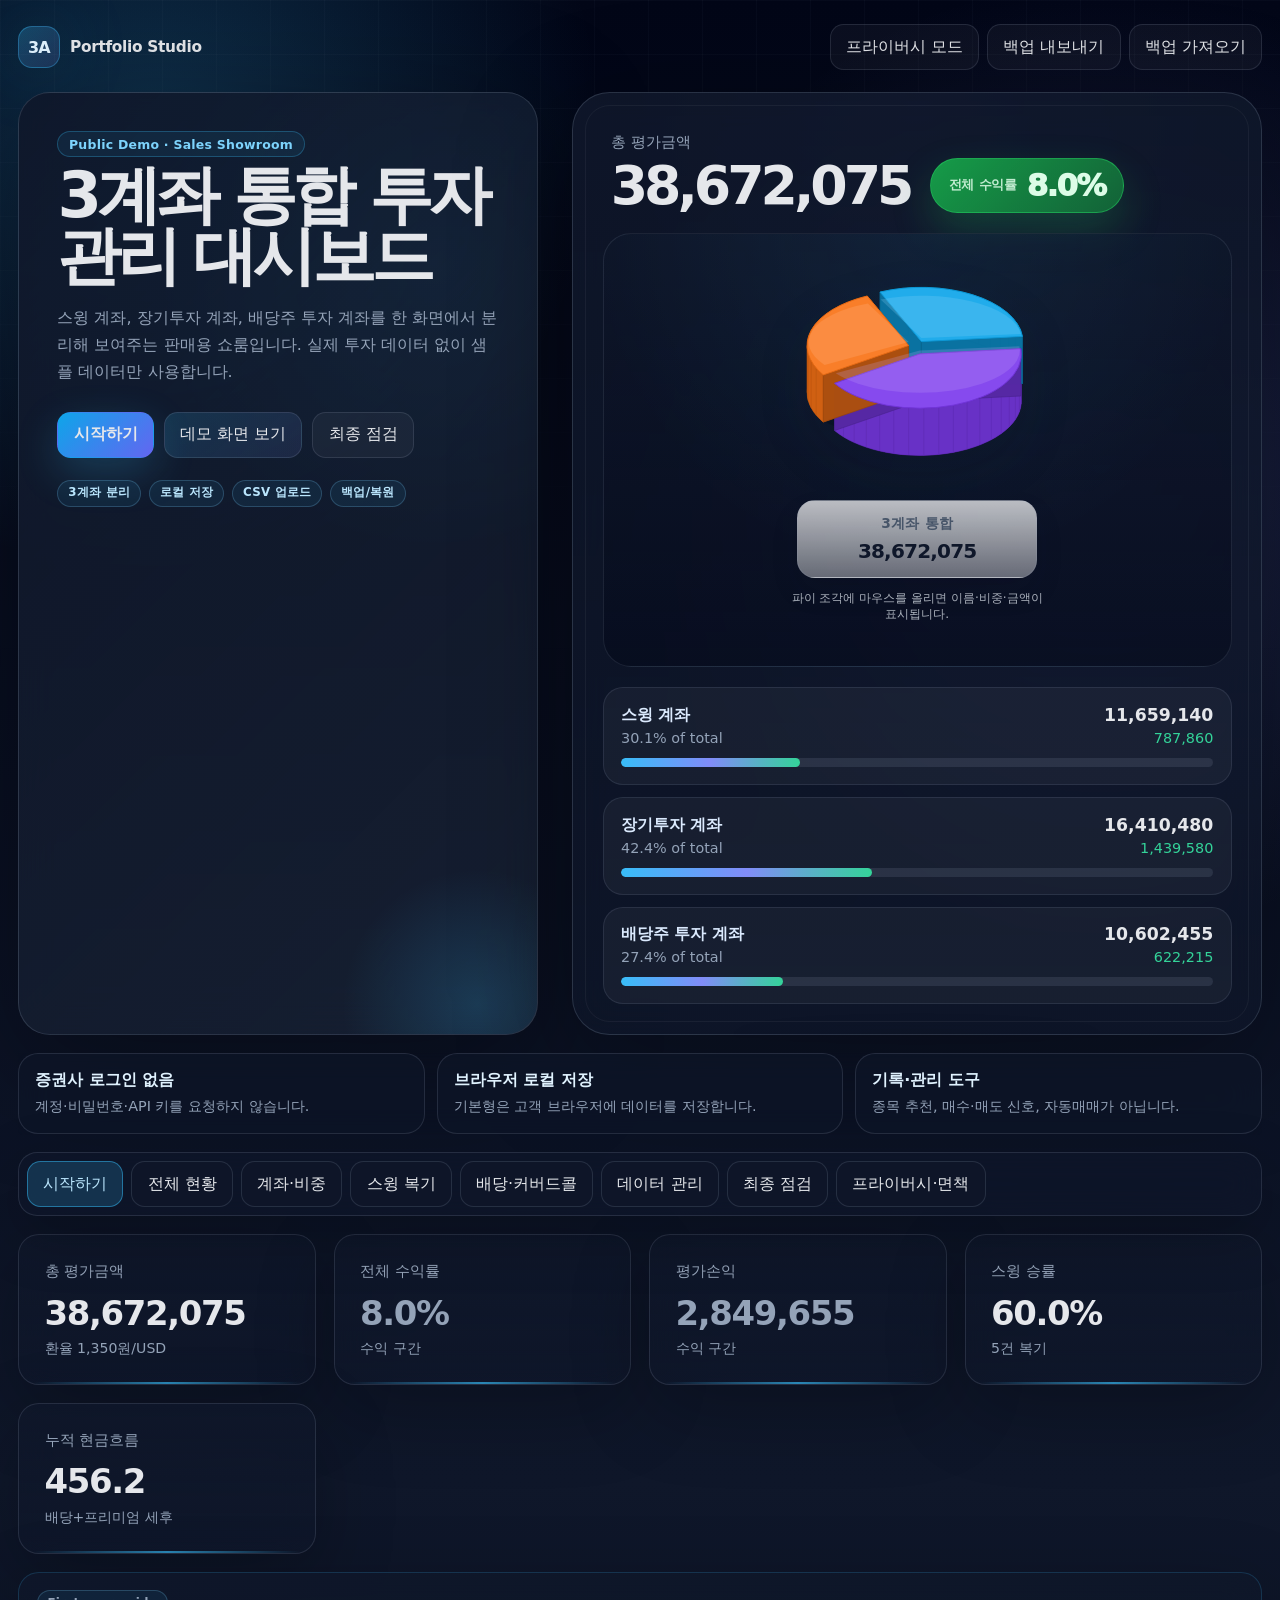
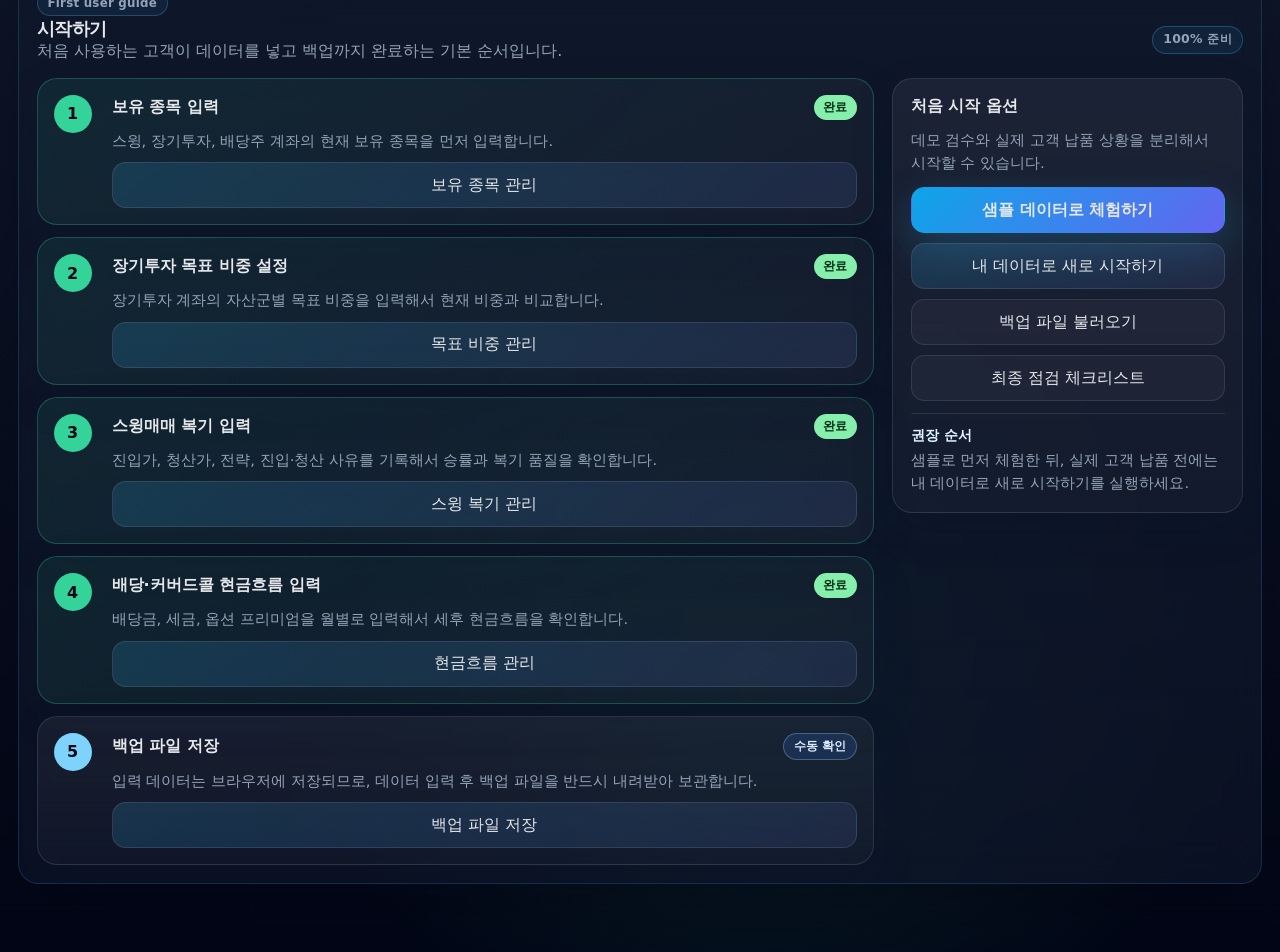
==== commit e258c15b: "Update stylesheet and script version parameters" ====
--- a/index.html
+++ b/index.html
@@ -6,13 +6,11 @@
   <meta name="theme-color" content="#020617" />
   <meta name="description" content="스윙 계좌, 장기투자 계좌, 배당주 투자 계좌를 분리해서 보여주는 개인투자자용 웹 포트폴리오 대시보드 공개 데모입니다." />
   <title>3계좌 통합 투자관리 대시보드 — 공개 데모</title>
-  <link rel="stylesheet" href="./styles.css?v=top-return-safe-v15" />
+  <link rel="stylesheet" href="./styles.css?v=account-color-arc-fill-v21" />
 </head>
 <body>
   <div id="app"></div>
-  <script src="./config.js?v=top-return-safe-v15"></script>
-  <script src="./app.js?v=top-return-safe-v15"></script>
+  <script src="./config.js?v=account-color-arc-fill-v21"></script>
+  <script src="./app.js?v=account-color-arc-fill-v21"></script>
 </body>
 </html>
-
-
--- a/styles.css
+++ b/styles.css
@@ -2520,3 +2520,7 @@
 .pie3d-radial-side {
   opacity: 0.98 !important;
 }
+
+
+/* arc-face-runtime-fix-v19
+   V18의 pointOnEllipse 함수명 오류를 ellipsePoint로 수정한 런타임 복구 버전 */
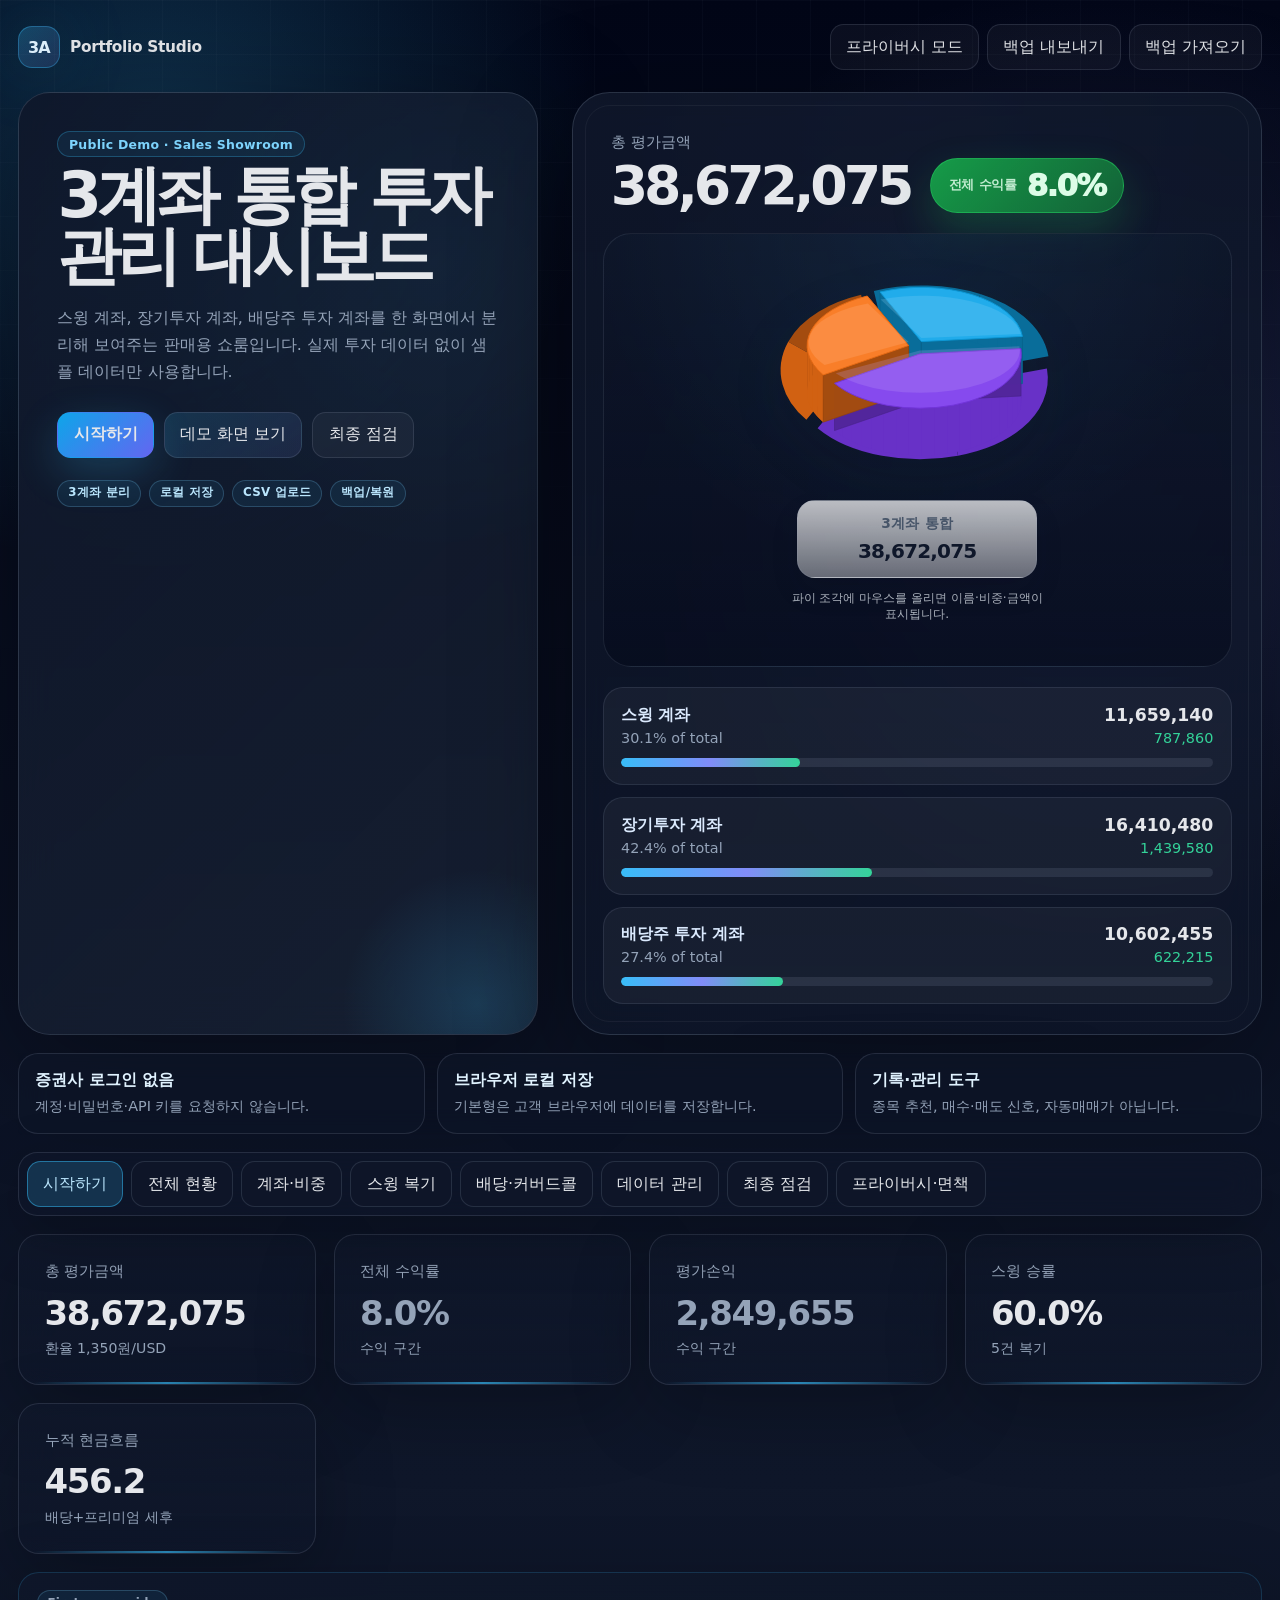
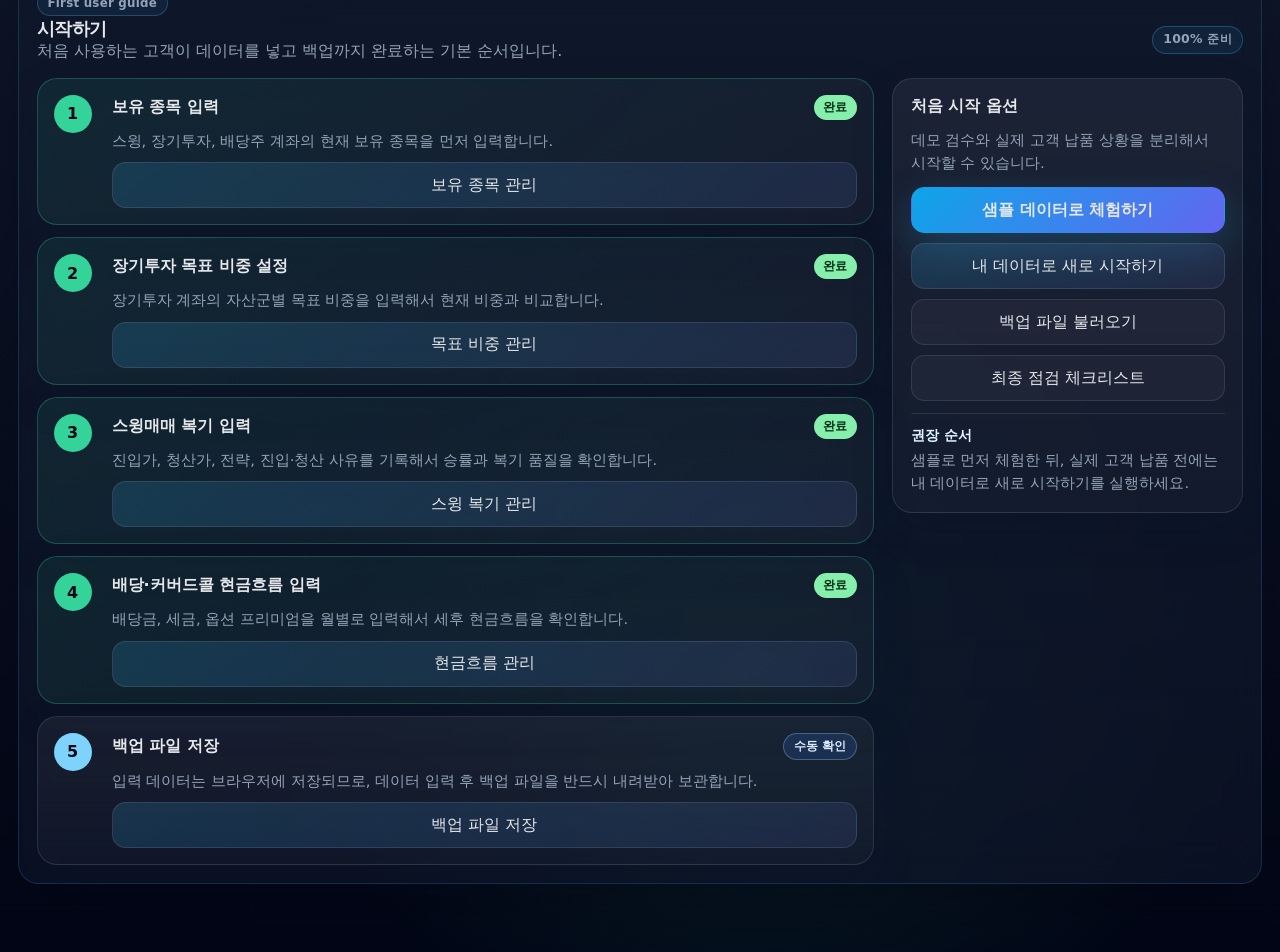
==== commit 1d9d5e6c: "Update stylesheet and script version parameters" ====
--- a/index.html
+++ b/index.html
@@ -6,11 +6,11 @@
   <meta name="theme-color" content="#020617" />
   <meta name="description" content="스윙 계좌, 장기투자 계좌, 배당주 투자 계좌를 분리해서 보여주는 개인투자자용 웹 포트폴리오 대시보드 공개 데모입니다." />
   <title>3계좌 통합 투자관리 대시보드 — 공개 데모</title>
-  <link rel="stylesheet" href="./styles.css?v=account-color-arc-fill-v21" />
+  <link rel="stylesheet" href="./styles.css?v=account-color-unify-v20" />
 </head>
 <body>
   <div id="app"></div>
-  <script src="./config.js?v=account-color-arc-fill-v21"></script>
-  <script src="./app.js?v=account-color-arc-fill-v21"></script>
+  <script src="./config.js?v=account-color-unify-v20"></script>
+  <script src="./app.js?v=account-color-unify-v20"></script>
 </body>
 </html>
--- a/styles.css
+++ b/styles.css
@@ -2524,3 +2524,32 @@
 
 /* arc-face-runtime-fix-v19
    V18의 pointOnEllipse 함수명 오류를 ellipsePoint로 수정한 런타임 복구 버전 */
+
+
+/* account-color-unify-v20 : 계좌 및 비중 화면의 계좌별 파이차트 색상 통일 */
+
+
+/* account-color-arc-fill-v21
+   V20 계좌별 색상 통일 유지 + 모든 조각의 바깥쪽 원호면을 실제 색상 밴드로 채움 */
+.pie3d-arc-fill-band {
+  opacity: 1 !important;
+  stroke-opacity: 1 !important;
+  fill: none !important;
+  vector-effect: non-scaling-stroke;
+  pointer-events: auto;
+}
+
+.pie3d-arc-face {
+  opacity: 1 !important;
+  fill-opacity: 1 !important;
+  stroke: none !important;
+  shape-rendering: geometricPrecision;
+  pointer-events: auto;
+}
+
+.pie3d-arc-fill-band:hover,
+.pie3d-arc-fill-band:focus-visible,
+.pie3d-arc-face:hover,
+.pie3d-arc-face:focus-visible {
+  filter: brightness(1.12) saturate(1.14);
+}
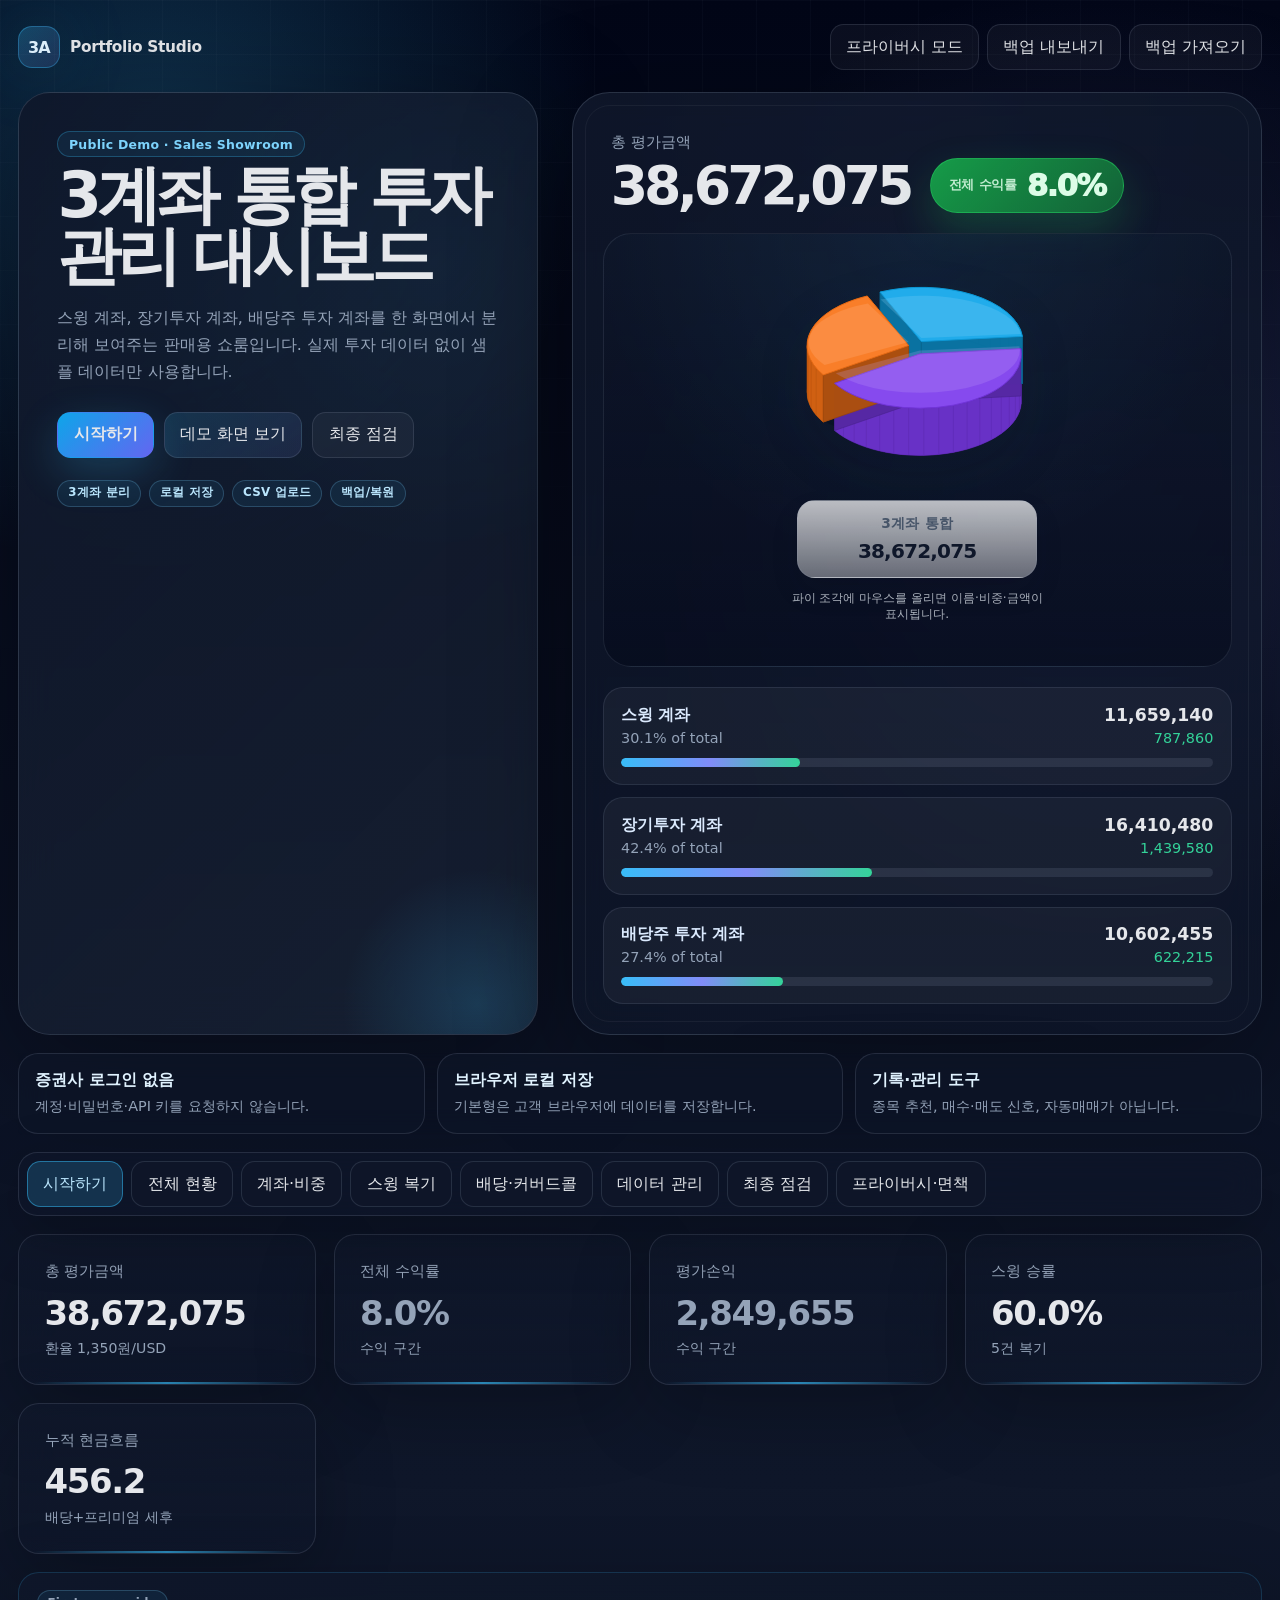
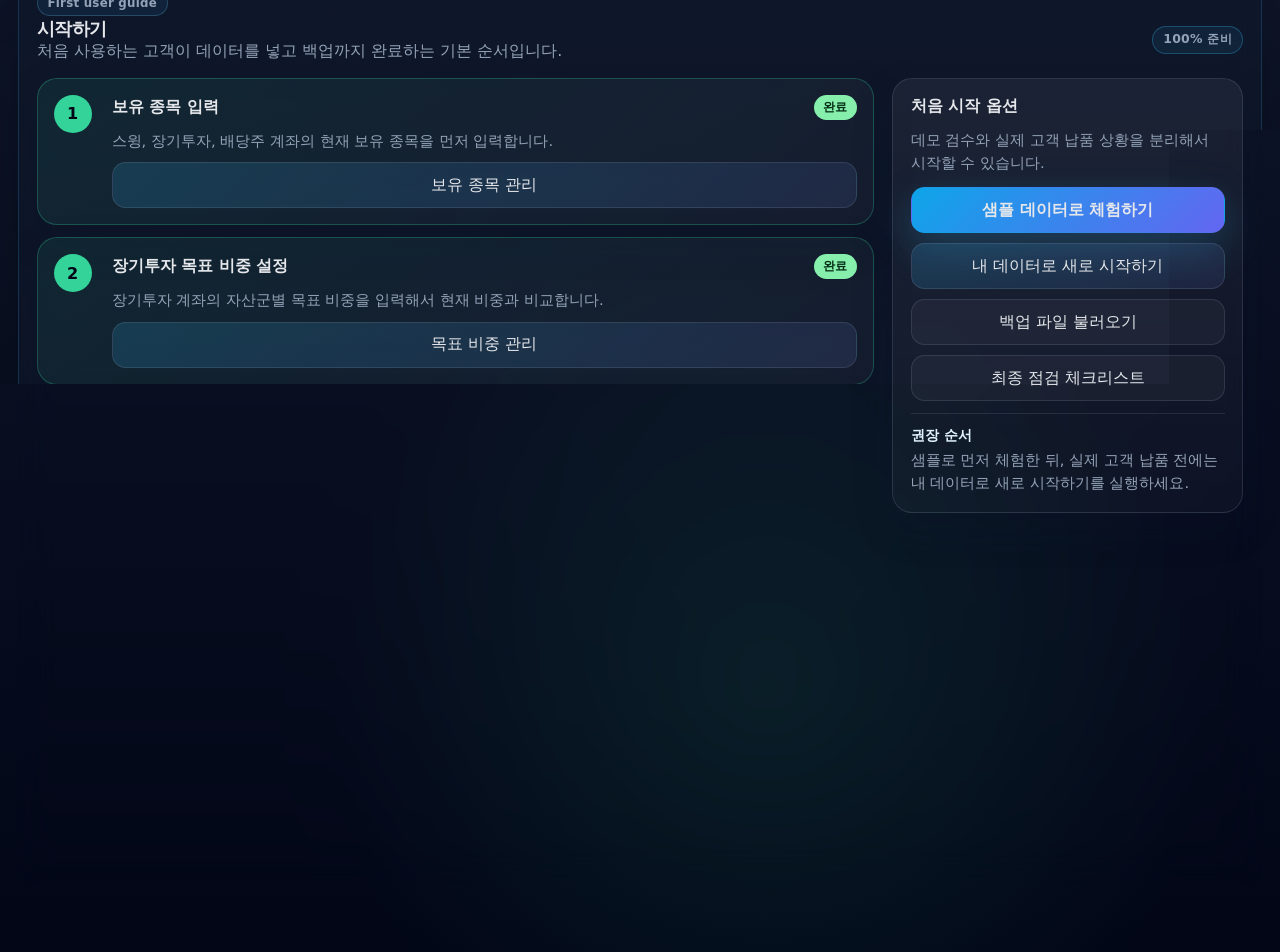
==== commit 7f46a400: "Update stylesheet and script versioning in index.html" ====
--- a/index.html
+++ b/index.html
@@ -6,11 +6,11 @@
   <meta name="theme-color" content="#020617" />
   <meta name="description" content="스윙 계좌, 장기투자 계좌, 배당주 투자 계좌를 분리해서 보여주는 개인투자자용 웹 포트폴리오 대시보드 공개 데모입니다." />
   <title>3계좌 통합 투자관리 대시보드 — 공개 데모</title>
-  <link rel="stylesheet" href="./styles.css?v=account-color-unify-v20" />
+  <link rel="stylesheet" href="./styles.css?v=allocation-account-palette-v22" />
 </head>
 <body>
   <div id="app"></div>
-  <script src="./config.js?v=account-color-unify-v20"></script>
-  <script src="./app.js?v=account-color-unify-v20"></script>
+  <script src="./config.js?v=allocation-account-palette-v22"></script>
+  <script src="./app.js?v=allocation-account-palette-v22"></script>
 </body>
 </html>
--- a/styles.css
+++ b/styles.css
@@ -2527,29 +2527,3 @@
 
 
 /* account-color-unify-v20 : 계좌 및 비중 화면의 계좌별 파이차트 색상 통일 */
-
-
-/* account-color-arc-fill-v21
-   V20 계좌별 색상 통일 유지 + 모든 조각의 바깥쪽 원호면을 실제 색상 밴드로 채움 */
-.pie3d-arc-fill-band {
-  opacity: 1 !important;
-  stroke-opacity: 1 !important;
-  fill: none !important;
-  vector-effect: non-scaling-stroke;
-  pointer-events: auto;
-}
-
-.pie3d-arc-face {
-  opacity: 1 !important;
-  fill-opacity: 1 !important;
-  stroke: none !important;
-  shape-rendering: geometricPrecision;
-  pointer-events: auto;
-}
-
-.pie3d-arc-fill-band:hover,
-.pie3d-arc-fill-band:focus-visible,
-.pie3d-arc-face:hover,
-.pie3d-arc-face:focus-visible {
-  filter: brightness(1.12) saturate(1.14);
-}
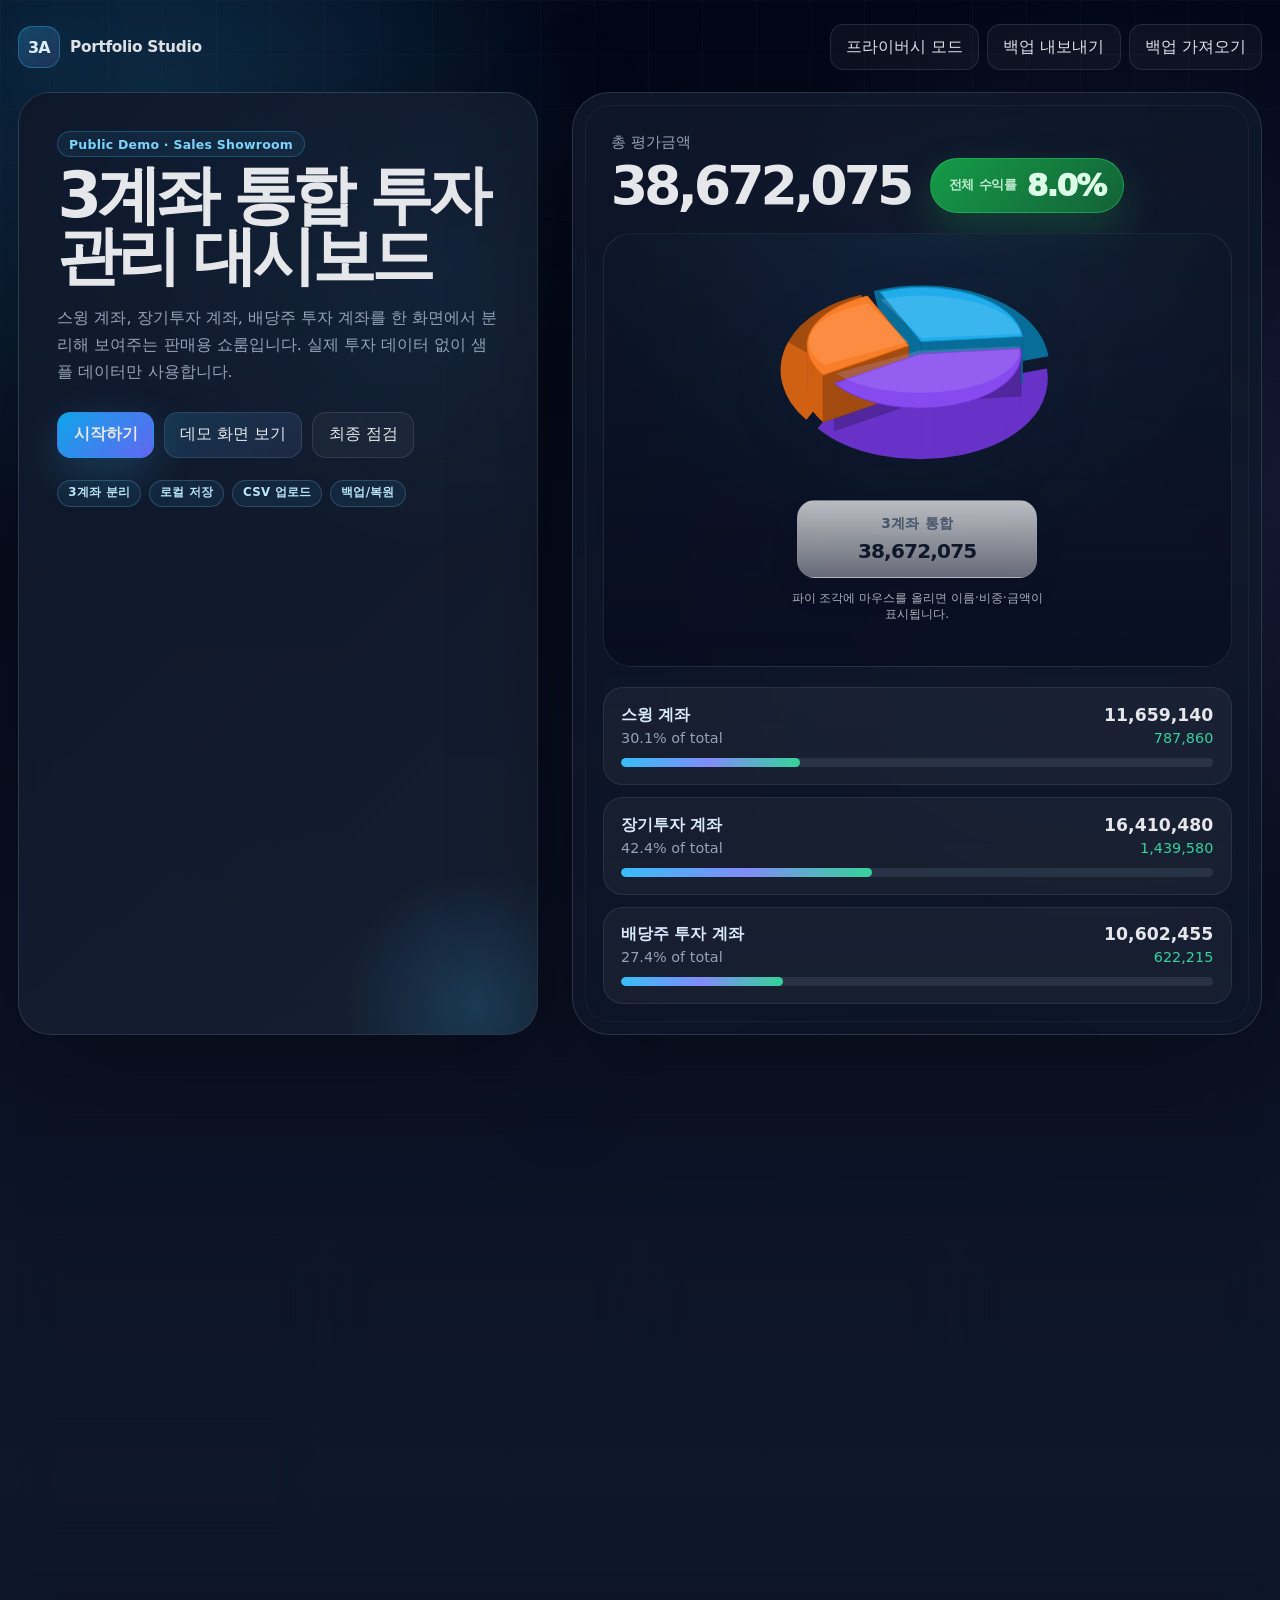
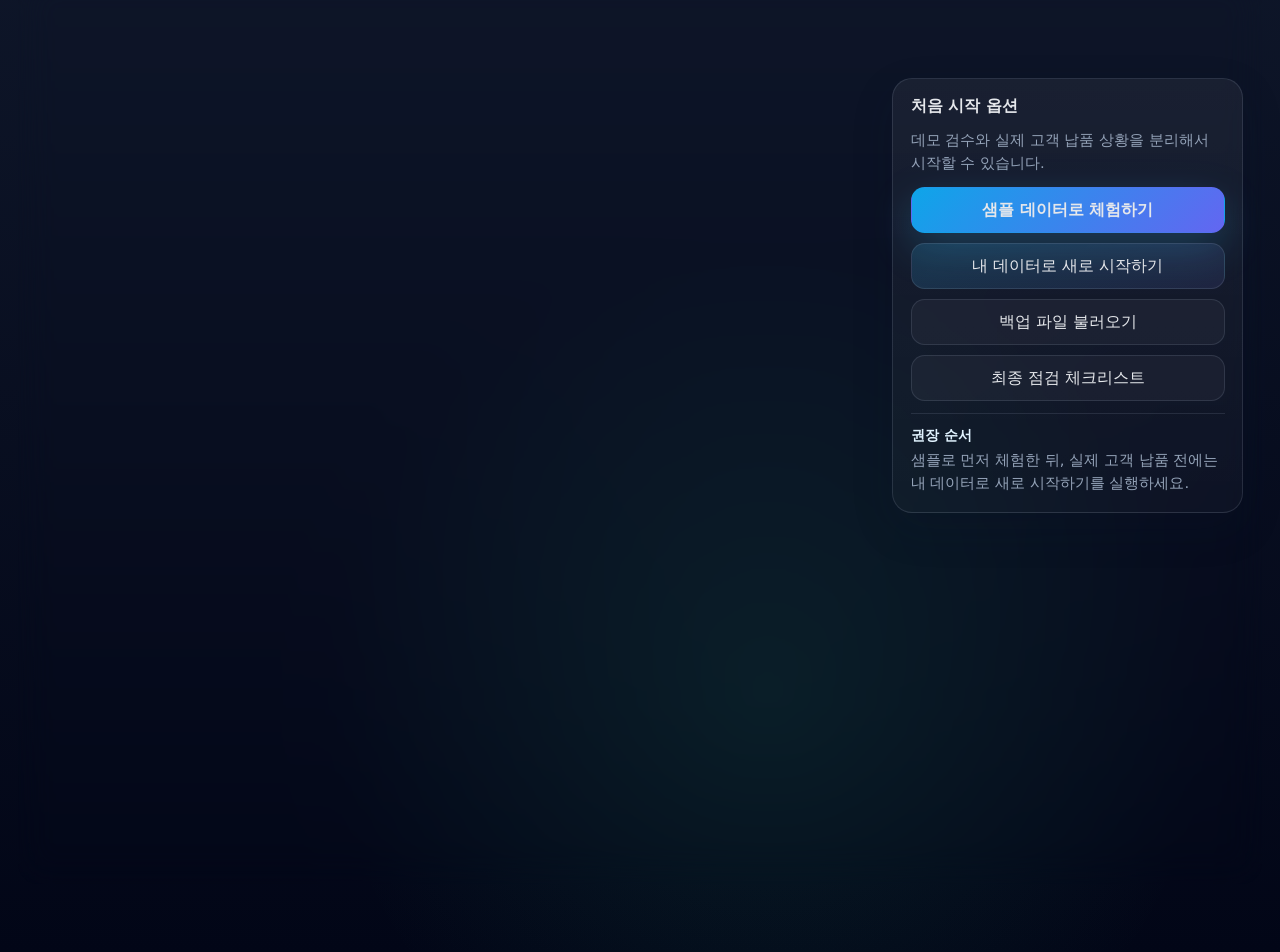
==== commit 3fc396b1: "Update stylesheet and script version parameters" ====
--- a/index.html
+++ b/index.html
@@ -6,11 +6,11 @@
   <meta name="theme-color" content="#020617" />
   <meta name="description" content="스윙 계좌, 장기투자 계좌, 배당주 투자 계좌를 분리해서 보여주는 개인투자자용 웹 포트폴리오 대시보드 공개 데모입니다." />
   <title>3계좌 통합 투자관리 대시보드 — 공개 데모</title>
-  <link rel="stylesheet" href="./styles.css?v=allocation-account-palette-v22" />
+  <link rel="stylesheet" href="./styles.css?v=stable-unified-pie-v23" />
 </head>
 <body>
   <div id="app"></div>
-  <script src="./config.js?v=allocation-account-palette-v22"></script>
-  <script src="./app.js?v=allocation-account-palette-v22"></script>
+  <script src="./config.js?v=stable-unified-pie-v23"></script>
+  <script src="./app.js?v=stable-unified-pie-v23"></script>
 </body>
 </html>
--- a/styles.css
+++ b/styles.css
@@ -2527,3 +2527,32 @@
 
 
 /* account-color-unify-v20 : 계좌 및 비중 화면의 계좌별 파이차트 색상 통일 */
+
+
+/* account-color-arc-fill-v21
+   V20 계좌별 색상 통일 유지 + 모든 조각의 바깥쪽 원호면을 실제 색상 밴드로 채움 */
+.pie3d-arc-fill-band {
+  opacity: 1 !important;
+  stroke-opacity: 1 !important;
+  fill: none !important;
+  vector-effect: non-scaling-stroke;
+  pointer-events: auto;
+}
+
+.pie3d-arc-face {
+  opacity: 1 !important;
+  fill-opacity: 1 !important;
+  stroke: none !important;
+  shape-rendering: geometricPrecision;
+  pointer-events: auto;
+}
+
+.pie3d-arc-fill-band:hover,
+.pie3d-arc-fill-band:focus-visible,
+.pie3d-arc-face:hover,
+.pie3d-arc-face:focus-visible {
+  filter: brightness(1.12) saturate(1.14);
+}
+
+
+/* allocation-account-palette-v22 : 계좌 및 비중 섹션의 계좌별 파이차트 팔레트 강제 통일 */
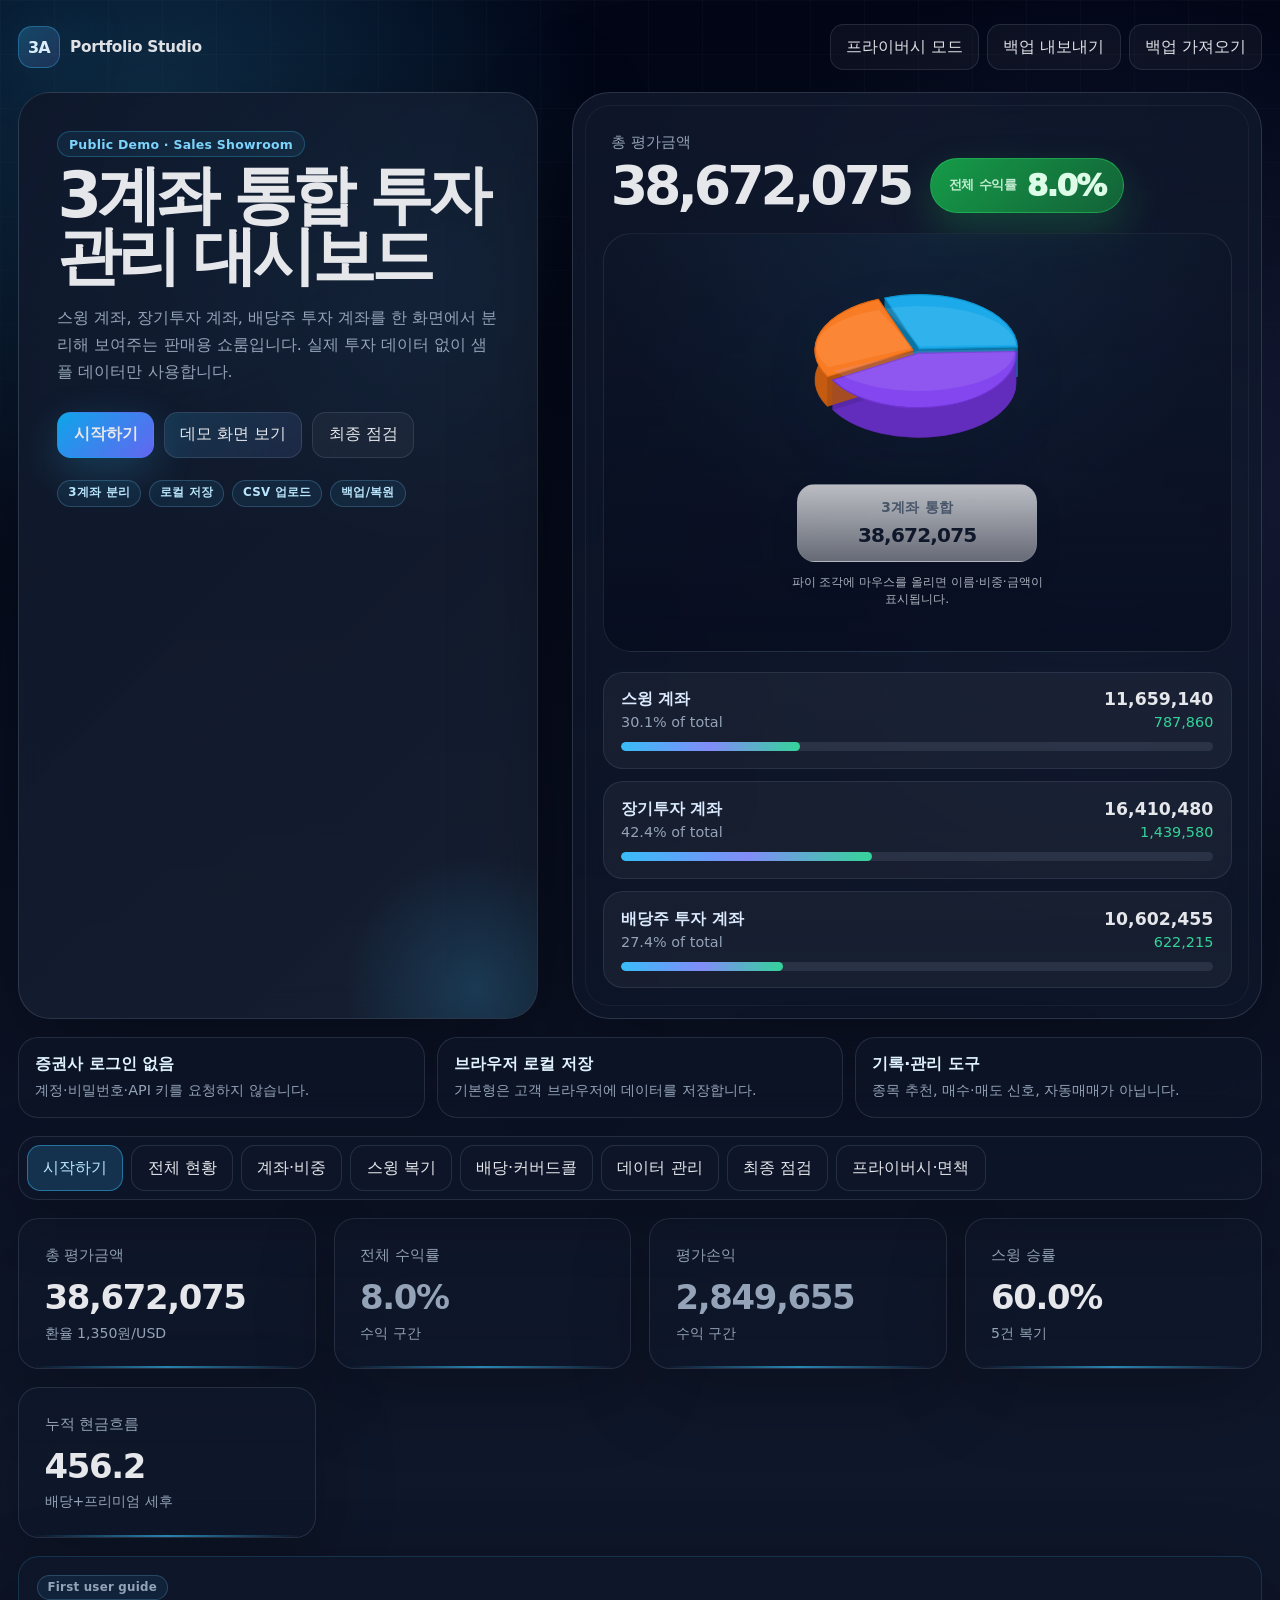
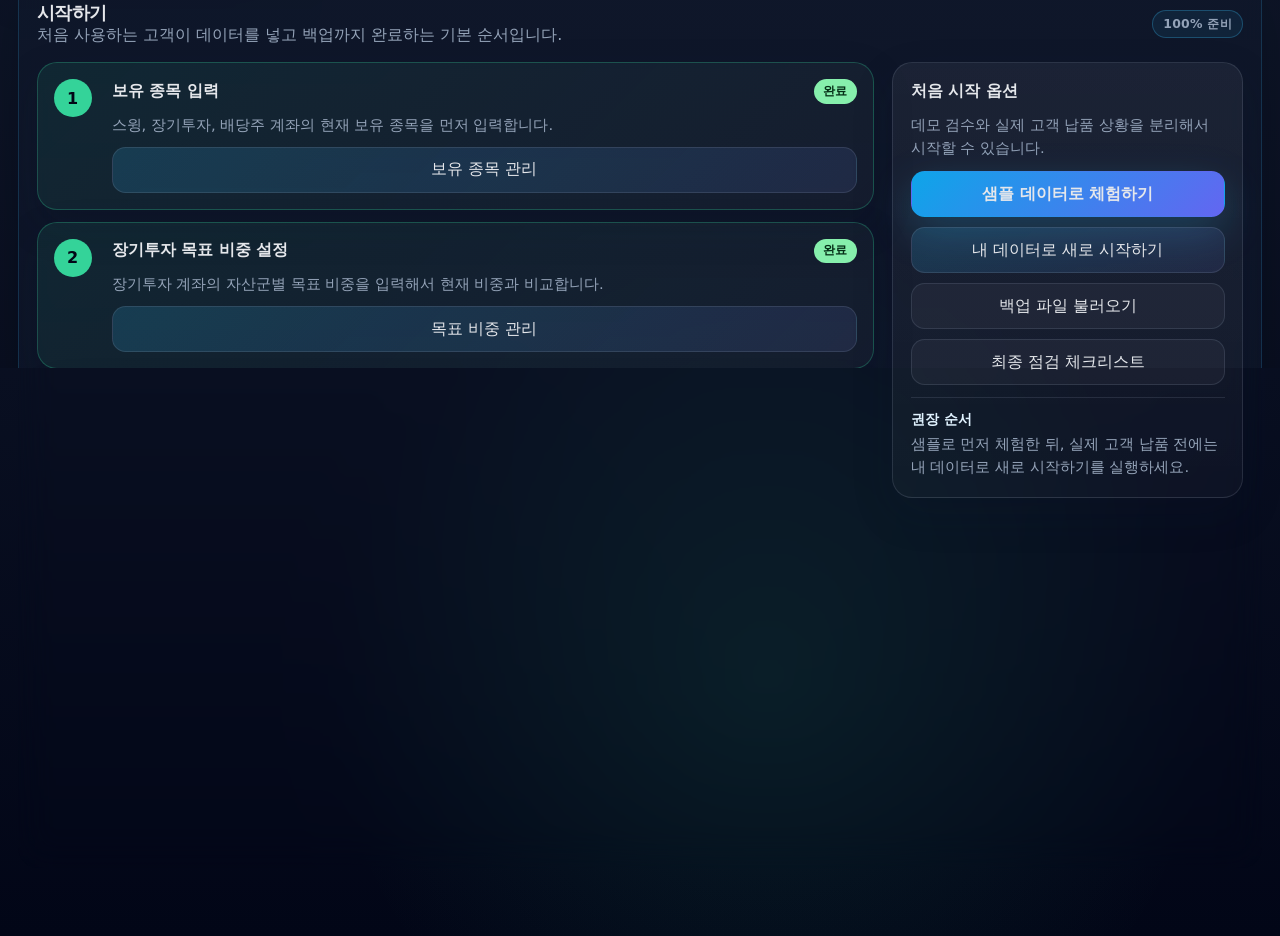
==== commit c3490148: "Update stylesheet and script versioning in index.html" ====
--- a/index.html
+++ b/index.html
@@ -6,11 +6,11 @@
   <meta name="theme-color" content="#020617" />
   <meta name="description" content="스윙 계좌, 장기투자 계좌, 배당주 투자 계좌를 분리해서 보여주는 개인투자자용 웹 포트폴리오 대시보드 공개 데모입니다." />
   <title>3계좌 통합 투자관리 대시보드 — 공개 데모</title>
-  <link rel="stylesheet" href="./styles.css?v=stable-unified-pie-v23" />
+  <link rel="stylesheet" href="./styles.css?v=allocation-number-layout-v24" />
 </head>
 <body>
   <div id="app"></div>
-  <script src="./config.js?v=stable-unified-pie-v23"></script>
-  <script src="./app.js?v=stable-unified-pie-v23"></script>
+  <script src="./config.js?v=allocation-number-layout-v24"></script>
+  <script src="./app.js?v=allocation-number-layout-v24"></script>
 </body>
 </html>
--- a/styles.css
+++ b/styles.css
@@ -2556,3 +2556,38 @@
 
 
 /* allocation-account-palette-v22 : 계좌 및 비중 섹션의 계좌별 파이차트 팔레트 강제 통일 */
+
+
+/* stable-unified-pie-v23
+   계좌별 통합 색상 유지 + 깨져 보이던 분할 원호면/밴드 레이어 제거 후 안정형 파이 구조 적용 */
+.pie3d-arc-fill-band,
+.pie3d-arc-face {
+  display: none !important;
+}
+
+.pie3d-solid-bottom,
+.pie3d-solid-wall,
+.pie3d-solid-cut,
+.pie3d-solid-side,
+.pie3d-solid-top {
+  shape-rendering: geometricPrecision;
+  vector-effect: non-scaling-stroke;
+  pointer-events: auto;
+}
+
+.pie3d-solid-wall,
+.pie3d-solid-bottom,
+.pie3d-solid-side {
+  fill-opacity: 0.96;
+}
+
+.pie3d-solid-top {
+  transition: filter 0.16s ease, transform 0.16s ease;
+}
+
+.pie3d-solid-top:hover,
+.pie3d-solid-top:focus-visible,
+.pie3d-solid-wall:hover,
+.pie3d-solid-wall:focus-visible {
+  filter: brightness(1.08) saturate(1.08);
+}
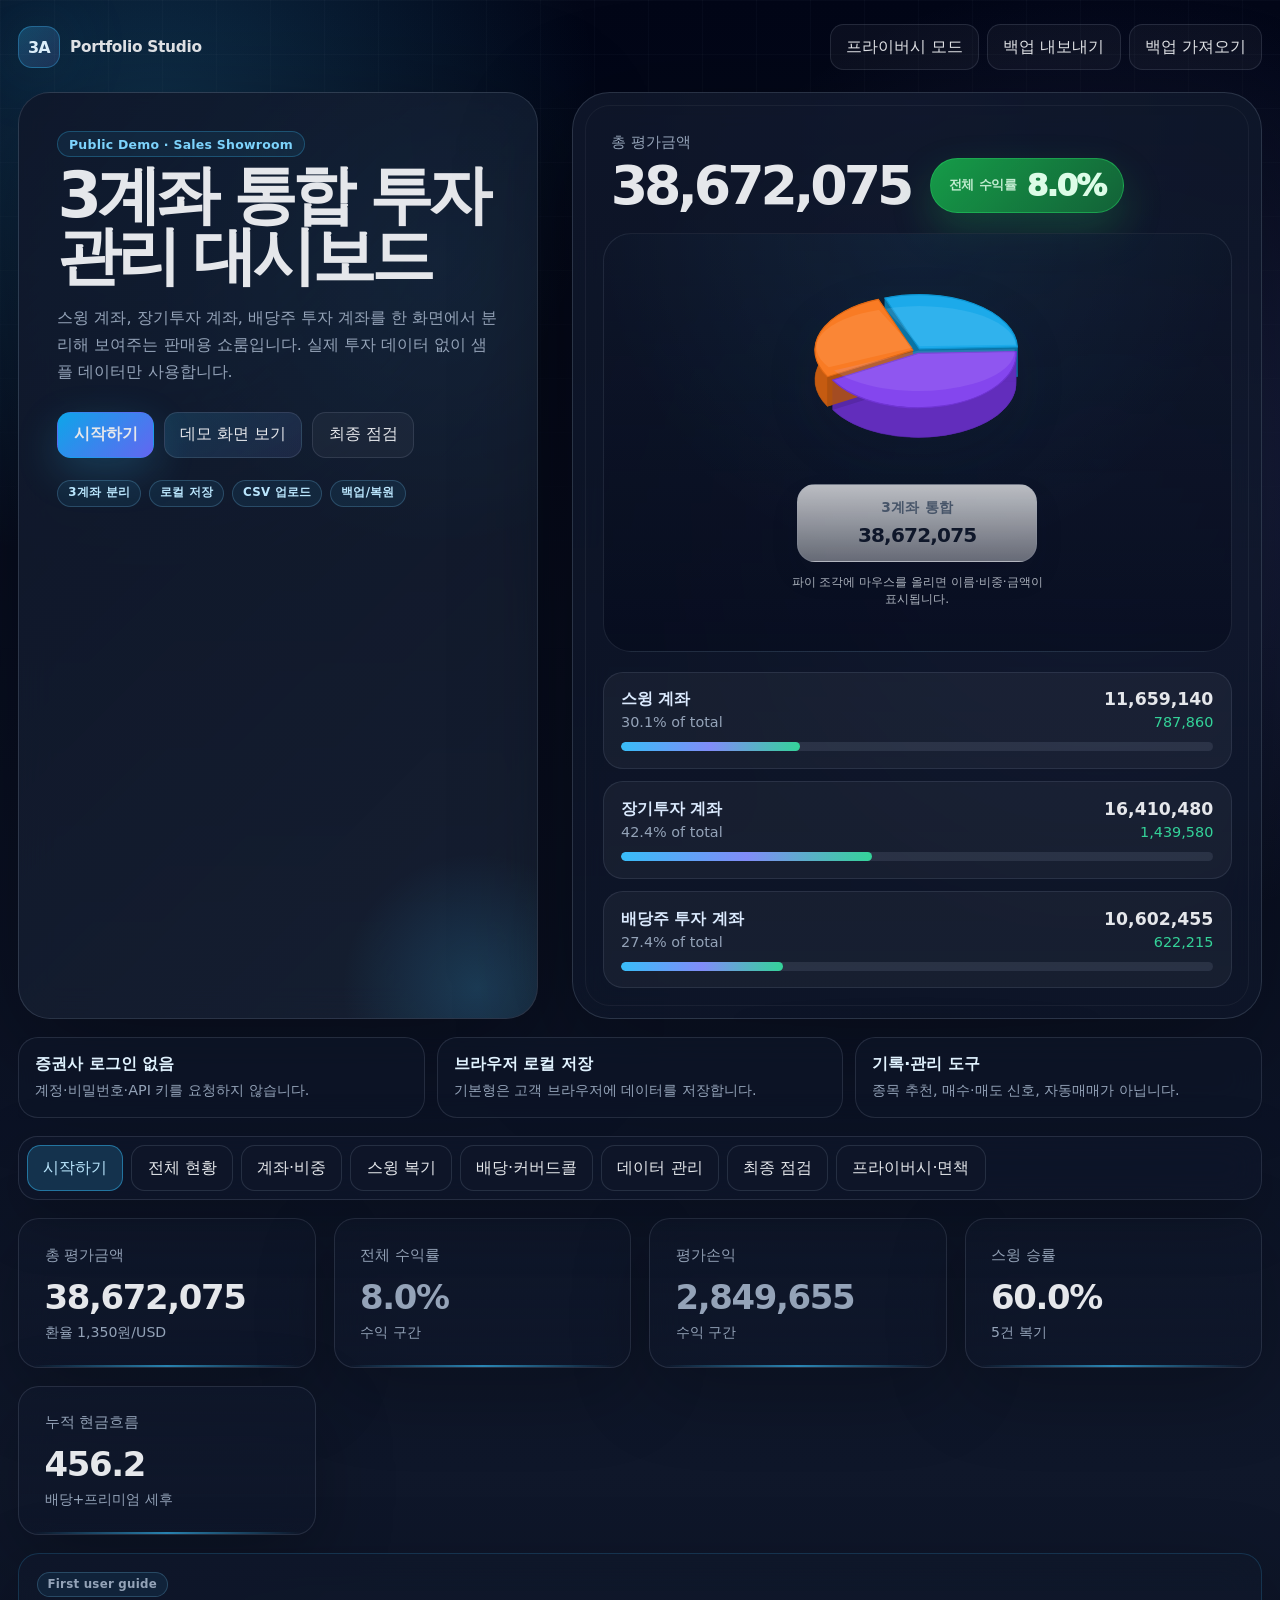
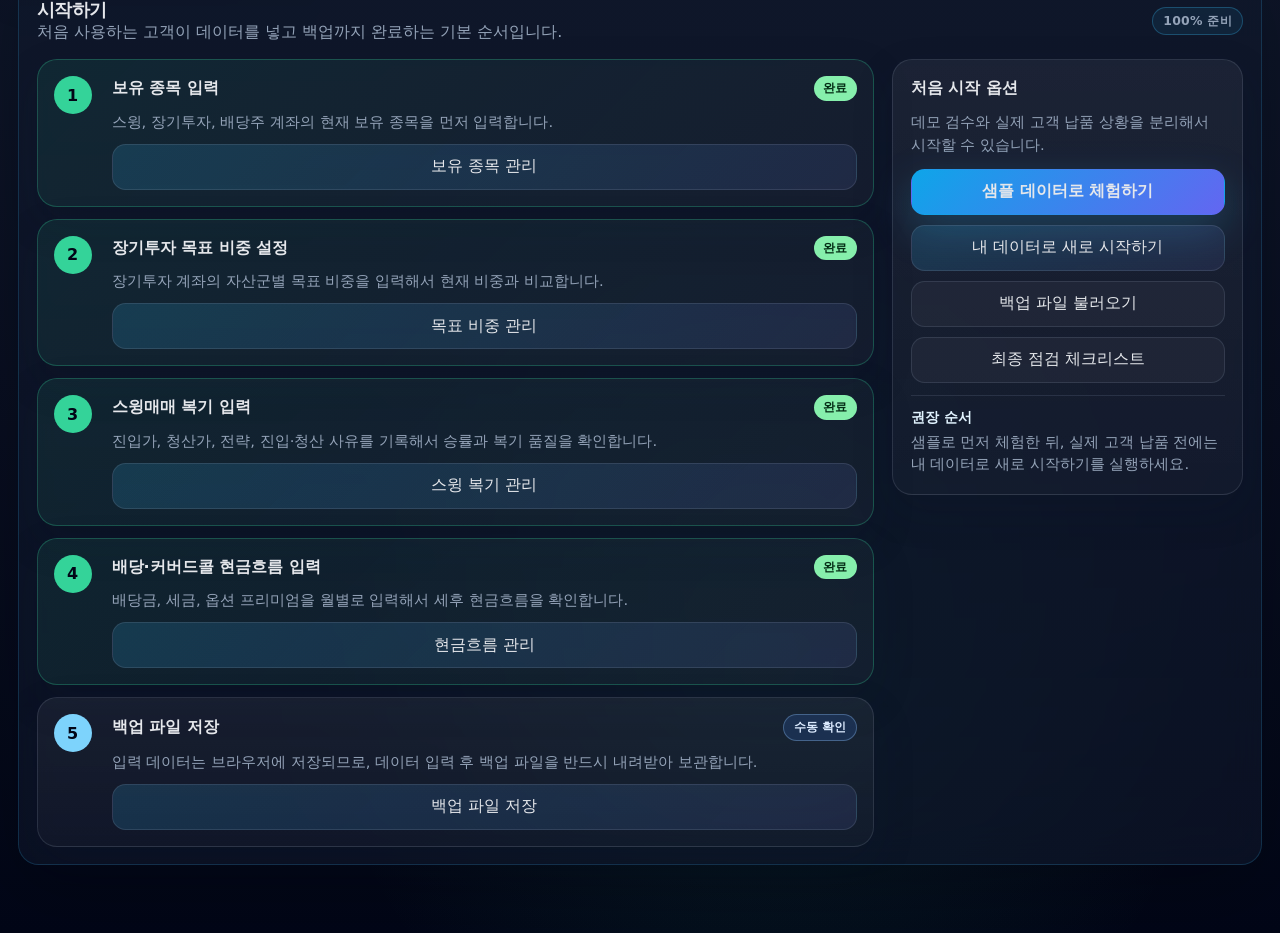
==== commit 05b33a9c: "Update stylesheet and script version parameters" ====
--- a/index.html
+++ b/index.html
@@ -6,11 +6,12 @@
   <meta name="theme-color" content="#020617" />
   <meta name="description" content="스윙 계좌, 장기투자 계좌, 배당주 투자 계좌를 분리해서 보여주는 개인투자자용 웹 포트폴리오 대시보드 공개 데모입니다." />
   <title>3계좌 통합 투자관리 대시보드 — 공개 데모</title>
-  <link rel="stylesheet" href="./styles.css?v=allocation-number-layout-v24" />
+  <link rel="stylesheet" href="./styles.css?v=overview-fit-v25" />
 </head>
 <body>
   <div id="app"></div>
-  <script src="./config.js?v=allocation-number-layout-v24"></script>
-  <script src="./app.js?v=allocation-number-layout-v24"></script>
+  <script src="./config.js?v=overview-fit-v25"></script>
+  <script src="./app.js?v=overview-fit-v25"></script>
 </body>
 </html>
+
--- a/styles.css
+++ b/styles.css
@@ -2591,3 +2591,172 @@
 .pie3d-solid-wall:focus-visible {
   filter: brightness(1.08) saturate(1.08);
 }
+
+
+/* allocation-number-layout-v24
+   계좌 및 비중 화면에서 전체화면/넓은 탭일 때 평가금액, 평가손익, 현금흐름 숫자가 잘리는 문제 수정.
+   숫자 가독성을 우선해 계좌 카드를 억지로 3열 고정하지 않고 자동 줄바꿈한다. */
+
+.account-pie-grid,
+.account-detail-grid,
+.account-overview-grid {
+  grid-template-columns: repeat(auto-fit, minmax(min(100%, 420px), 1fr)) !important;
+  align-items: stretch !important;
+}
+
+.account-pie-card,
+.account-detail-card,
+.account-summary-card {
+  min-width: 0 !important;
+  overflow: visible !important;
+}
+
+.account-pie-header,
+.account-detail-header,
+.account-summary-header {
+  min-width: 0 !important;
+  gap: 0.85rem !important;
+}
+
+.account-pie-meta,
+.account-pie-stats,
+.account-detail-stats,
+.account-summary-stats,
+.account-kpi-grid,
+.account-metric-grid,
+.metric-grid,
+.kpi-grid {
+  grid-template-columns: repeat(auto-fit, minmax(min(100%, 170px), 1fr)) !important;
+  gap: 0.75rem !important;
+  min-width: 0 !important;
+}
+
+.account-pie-meta > *,
+.account-pie-stats > *,
+.account-detail-stats > *,
+.account-summary-stats > *,
+.account-kpi-grid > *,
+.account-metric-grid > *,
+.metric-grid > *,
+.kpi-grid > *,
+.stat-card,
+.metric-card,
+.kpi-card {
+  min-width: 0 !important;
+  overflow: visible !important;
+}
+
+.account-pie-card strong,
+.account-detail-card strong,
+.account-summary-card strong,
+.stat-card strong,
+.metric-card strong,
+.kpi-card strong,
+.account-pie-card .money,
+.account-detail-card .money,
+.account-summary-card .money,
+.stat-value,
+.metric-value,
+.kpi-value {
+  max-width: 100% !important;
+  min-width: 0 !important;
+  overflow: visible !important;
+  text-overflow: clip !important;
+  white-space: normal !important;
+  word-break: keep-all !important;
+  overflow-wrap: anywhere !important;
+  line-height: 1.15 !important;
+  font-variant-numeric: tabular-nums !important;
+}
+
+.account-pie-card strong,
+.account-detail-card strong,
+.account-summary-card strong,
+.stat-value,
+.metric-value,
+.kpi-value {
+  font-size: clamp(0.95rem, 1.45vw, 1.28rem) !important;
+  letter-spacing: -0.045em !important;
+}
+
+.account-detail-card .stat-row,
+.account-detail-card .metric-row,
+.account-pie-card .stat-row,
+.account-pie-card .metric-row {
+  display: grid !important;
+  grid-template-columns: minmax(0, 1fr) !important;
+  gap: 0.25rem !important;
+  min-width: 0 !important;
+}
+
+.account-detail-card small,
+.account-pie-card small,
+.account-summary-card small,
+.stat-card small,
+.metric-card small,
+.kpi-card small {
+  min-width: 0 !important;
+  max-width: 100% !important;
+  white-space: normal !important;
+  line-height: 1.25 !important;
+}
+
+/* 넓은 화면에서도 3개 계좌를 무리하게 한 줄에 압축하지 않는다. */
+@media (min-width: 1180px) {
+  .account-pie-grid,
+  .account-detail-grid,
+  .account-overview-grid {
+    grid-template-columns: repeat(auto-fit, minmax(430px, 1fr)) !important;
+  }
+}
+
+/* 아주 넓은 화면에서는 2열 중심으로 안정화한다. */
+@media (min-width: 1540px) {
+  .account-pie-grid,
+  .account-detail-grid,
+  .account-overview-grid {
+    grid-template-columns: repeat(2, minmax(460px, 1fr)) !important;
+  }
+}
+
+/* 태블릿 이하에서는 1열로 내려 숫자 가독성을 우선한다. */
+@media (max-width: 980px) {
+  .account-pie-grid,
+  .account-detail-grid,
+  .account-overview-grid {
+    grid-template-columns: 1fr !important;
+  }
+
+  .account-pie-meta,
+  .account-pie-stats,
+  .account-detail-stats,
+  .account-summary-stats,
+  .account-kpi-grid,
+  .account-metric-grid,
+  .metric-grid,
+  .kpi-grid {
+    grid-template-columns: repeat(auto-fit, minmax(min(100%, 150px), 1fr)) !important;
+  }
+}
+
+@media (max-width: 560px) {
+  .account-pie-meta,
+  .account-pie-stats,
+  .account-detail-stats,
+  .account-summary-stats,
+  .account-kpi-grid,
+  .account-metric-grid,
+  .metric-grid,
+  .kpi-grid {
+    grid-template-columns: 1fr !important;
+  }
+
+  .account-pie-card strong,
+  .account-detail-card strong,
+  .account-summary-card strong,
+  .stat-value,
+  .metric-value,
+  .kpi-value {
+    font-size: clamp(0.92rem, 5vw, 1.12rem) !important;
+  }
+}
